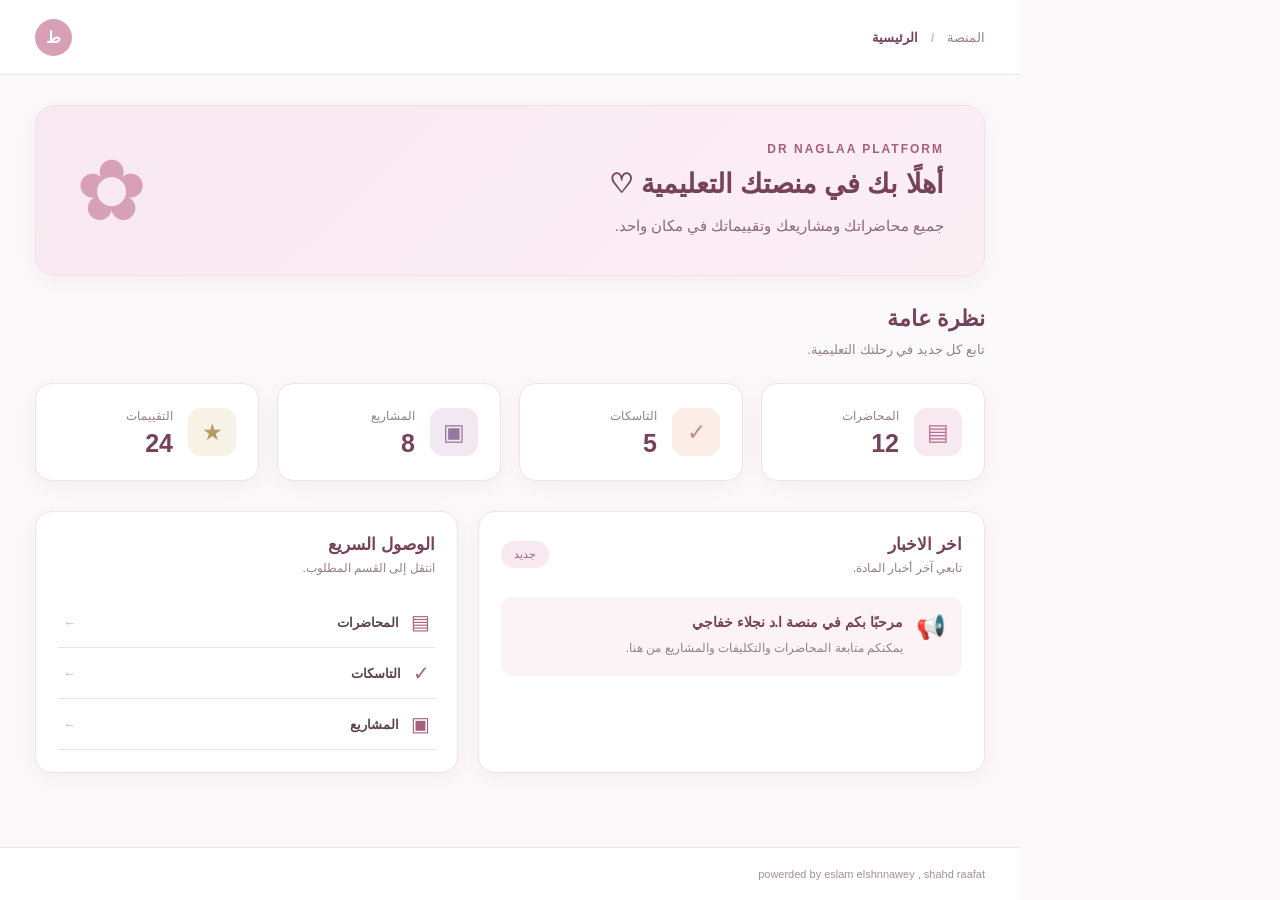
==== index.html @ 879754ef "start" ====
<!DOCTYPE html>
<html lang="ar" dir="rtl">
<head>
  <meta charset="UTF-8">
  <meta name="viewport" content="width=device-width, initial-scale=1.0">
  <title>الرئيسية | Dr Naglaa Platform</title>
  <link rel="stylesheet" href="style.css">
</head>
<body>

<div class="app-shell">
  <div class="mobile-overlay" id="mobileOverlay"></div>

  <main class="main-area">
    <header class="topbar">
      <button class="menu-toggle" id="menuToggle">☰</button>
      <div class="breadcrumb">
        المنصة <b>/</b>
        <strong id="currentPageName">الرئيسية</strong>
      </div>
      <div class="topbar-actions">
        <div class="top-avatar">ط</div>
      </div>
    </header>

    <div class="page-content">
      <section class="welcome-banner">
        <div>
          <span class="eyebrow">DR NAGLAA PLATFORM</span>
          <h2>أهلًا بك في منصتك التعليمية ♡</h2>
          <p>جميع محاضراتك ومشاريعك وتقييماتك في مكان واحد.</p>
        </div>
        <div class="banner-decoration">✿</div>
      </section>

      <div class="section-heading">
        <div>
          <h2>نظرة عامة</h2>
          <p>تابع كل جديد في رحلتك التعليمية.</p>
        </div>
      </div>

      <div class="stats-grid">
        <div class="stat-card">
          <div class="stat-icon pink">▤</div>
          <div><small>المحاضرات</small><h2>12</h2></div>
        </div>
        <div class="stat-card">
          <div class="stat-icon peach">✓</div>
          <div><small>التاسكات</small><h2>5</h2></div>
        </div>
        <div class="stat-card">
          <div class="stat-icon mauve">▣</div>
          <div><small>المشاريع</small><h2>8</h2></div>
        </div>
        <div class="stat-card">
          <div class="stat-icon cream">★</div>
          <div><small>التقييمات</small><h2>24</h2></div>
        </div>
      </div>

      <div class="home-columns">
        <div class="panel">
          <div class="panel-heading">
            <div>
              <h3>اخر الاخبار</h3>
              <p>تابعي آخر أخبار المادة.</p>
            </div>
            <span class="soft-tag">جديد</span>
          </div>
          <div class="announcement">
            <div class="announcement-icon">📢</div>
            <div>
              <strong>مرحبًا بكم في منصة ا.د نجلاء خفاجي </strong>
              <p>يمكنكم متابعة المحاضرات والتكليفات والمشاريع من هنا.</p>
            </div>
          </div>
        </div>

        <div class="panel">
          <div class="panel-heading">
            <div>
              <h3>الوصول السريع</h3>
              <p>انتقل إلى القسم المطلوب.</p>
            </div>
          </div>
          <a class="quick-link" href="lectures.html"><span>▤</span><b>المحاضرات</b><i>←</i></a>
          <a class="quick-link" href="assignments.html"><span>✓</span><b>التاسكات</b><i>←</i></a>
          <a class="quick-link" href="projects.html"><span>▣</span><b>المشاريع</b><i>←</i></a>
        </div>
      </div>
    </div>
    <footer>
    powerded by eslam elshnnawey , shahd raafat
    </footer>
  </main>
</div>

<script src="script.js"></script>
</body>
</html>
---- style.css ----
:root {
    --pink: #D8A0B5;
    --pink-light: #F8E8EF;
    --pink-soft: #FCF3F6;
    --pink-dark: #A65F7C;
    --burgundy: #754259;
    --text: #59434D;
    --muted: #967F89;
    --white: #FFFFFF;
    --border: #F0E1E8;
    --shadow: 0 5px 20px rgba(130, 75, 100, 0.07);
}

* {
    margin: 0;
    padding: 0;
    box-sizing: border-box;
}

body {
    font-family: "Segoe UI", Tahoma, Arial, sans-serif;
    background: #FCF9FA;
    color: var(--text);
    direction: rtl;
}

a {
    text-decoration: none;
    color: inherit;
}

button {
    font-family: inherit;
    cursor: pointer;
}

/* APP LAYOUT */

.app-shell {
    display: flex;
    min-height: 100vh;
}

/* SIDEBAR */

.sidebar {
    width: 260px;
    min-width: 260px;
    background: var(--white);
    border-left: 1px solid var(--border);
    padding: 25px 18px;
    display: flex;
    flex-direction: column;
    position: fixed;
    right: 0;
    top: 0;
    bottom: 0;
    z-index: 1000;
    overflow-y: auto;
    transition: transform 0.3s ease;
}

.brand {
    display: flex;
    align-items: center;
    gap: 12px;
    padding: 5px 8px 25px;
    border-bottom: 1px solid var(--border);
}

.brand-mark {
    width: 43px;
    height: 43px;
    background: var(--pink-light);
    color: var(--pink-dark);
    border-radius: 13px;
    display: grid;
    place-items: center;
    font-size: 23px;
    font-weight: bold;
}

.brand h1 {
    color: var(--burgundy);
    font-size: 18px;
}

.brand p {
    color: var(--muted);
    font-size: 11px;
    margin-top: 4px;
}

.profile-mini {
    display: flex;
    align-items: center;
    gap: 12px;
    background: var(--pink-soft);
    padding: 14px;
    border-radius: 14px;
    margin: 22px 0;
}

.avatar,
.top-avatar {
    width: 40px;
    height: 40px;
    background: var(--pink);
    color: white;
    border-radius: 50%;
    display: grid;
    place-items: center;
    font-weight: bold;
}

.profile-mini strong,
.profile-mini span {
    display: block;
    font-size: 12px;
}

.profile-mini span {
    color: var(--muted);
    margin-top: 5px;
}

.menu-caption {
    font-size: 11px;
    color: #B69BA7;
    margin: 5px 10px 12px;
}

.nav-menu {
    display: flex;
    flex-direction: column;
    gap: 7px;
}

.nav-link {
    display: flex;
    align-items: center;
    gap: 13px;
    padding: 13px 14px;
    border-radius: 11px;
    color: #826D77;
    font-size: 14px;
    transition: 0.25s ease;
}

.nav-link span {
    font-size: 19px;
    width: 22px;
    text-align: center;
}

.nav-link:hover,
.nav-link.active {
    background: var(--pink-light);
    color: var(--pink-dark);
}

.nav-link.active {
    font-weight: bold;
    border-right: 3px solid var(--pink-dark);
}

.sidebar-bottom {
    margin-top: auto;
    padding-top: 25px;
}

.help-card {
    background: var(--pink-soft);
    padding: 17px;
    border-radius: 14px;
    text-align: center;
}

.help-icon {
    font-size: 24px;
    color: var(--pink-dark);
    margin-bottom: 8px;
}

.help-card strong {
    font-size: 13px;
    color: var(--burgundy);
}

.help-card p {
    font-size: 11px;
    color: var(--muted);
    line-height: 1.8;
    margin-top: 7px;
}

/* MAIN AREA */

.main-area {
    flex: 1;
    min-width: 0;
    margin-right: 260px;
    display: flex;
    flex-direction: column;
    min-height: 100vh;
}

/* TOPBAR */

.topbar {
    height: 75px;
    background: white;
    border-bottom: 1px solid var(--border);
    display: flex;
    align-items: center;
    justify-content: space-between;
    padding: 0 35px;
    position: sticky;
    top: 0;
    z-index: 100;
}

.breadcrumb {
    color: var(--muted);
    font-size: 13px;
}

.breadcrumb b {
    margin: 0 9px;
    color: #D7B9C7;
}

.breadcrumb strong {
    color: var(--burgundy);
}

.topbar-actions {
    display: flex;
    align-items: center;
    gap: 15px;
}

.icon-button {
    border: none;
    background: var(--pink-soft);
    color: var(--pink-dark);
    width: 38px;
    height: 38px;
    border-radius: 50%;
    font-size: 19px;
}

.top-avatar {
    width: 37px;
    height: 37px;
}

.menu-toggle {
    display: none;
    border: none;
    background: var(--pink-light);
    color: var(--pink-dark);
    width: 40px;
    height: 40px;
    border-radius: 10px;
    font-size: 21px;
}

.mobile-overlay {
    display: none;
}

/* PAGE CONTENT */

.page-content {
    width: 100%;
    max-width: 1500px;
    padding: 30px 35px;
    margin: 0 auto;
    flex: 1;
}

/* WELCOME BANNER */

.welcome-banner {
    background: linear-gradient(135deg, #F8E8F1, #FCEFF4);
    padding: 35px 40px;
    border-radius: 20px;
    display: flex;
    align-items: center;
    justify-content: space-between;
    margin-bottom: 30px;
    position: relative;
    overflow: hidden;
    border: 1px solid var(--border);
    box-shadow: var(--shadow);
}

.welcome-banner .eyebrow {
    color: var(--pink-dark);
    font-size: 12px;
    font-weight: bold;
    letter-spacing: 2px;
    display: block;
    margin-bottom: 12px;
}

.welcome-banner h2 {
    color: var(--burgundy);
    font-size: 27px;
    margin-bottom: 12px;
}

.welcome-banner p {
    color: #8C6878;
    font-size: 15px;
    line-height: 1.8;
}

.banner-decoration {
    font-size: 85px;
    color: var(--pink);
    animation: flowerFloat 3s ease-in-out infinite;
}

@keyframes flowerFloat {
    0%, 100% {
        transform: translateY(0);
    }
    50% {
        transform: translateY(-8px);
    }
}

/* SECTION HEADING */

.section-heading {
    display: flex;
    align-items: center;
    justify-content: space-between;
    gap: 15px;
    margin-bottom: 22px;
}

.section-heading h2 {
    font-size: 22px;
    color: var(--burgundy);
    margin-bottom: 7px;
}

.section-heading p {
    font-size: 13px;
    color: var(--muted);
    line-height: 1.7;
}

/* STATS */

.stats-grid {
    display: grid;
    grid-template-columns: repeat(4, 1fr);
    gap: 18px;
    margin-bottom: 30px;
}

.stat-card {
    background: white;
    border: 1px solid var(--border);
    border-radius: 16px;
    padding: 22px;
    display: flex;
    align-items: center;
    gap: 15px;
    box-shadow: var(--shadow);
    transition: 0.3s;
}

.stat-card:hover {
    transform: translateY(-4px);
}

.stat-icon {
    width: 48px;
    height: 48px;
    border-radius: 13px;
    display: grid;
    place-items: center;
    font-size: 23px;
}

.pink { background: #F8E8EF; color: #B76F90; }
.peach { background: #FCEDE6; color: #C58C78; }
.mauve { background: #F1E8F2; color: #98759E; }
.cream { background: #F8F1E5; color: #B69A67; }

.stat-card small {
    color: var(--muted);
    font-size: 12px;
}

.stat-card h2 {
    color: var(--burgundy);
    font-size: 25px;
    margin-top: 5px;
}

/* HOME COLUMNS */

.home-columns {
    display: grid;
    grid-template-columns: 1.2fr 1fr;
    gap: 20px;
}

.panel,
.item-card,
.profile-card {
    background: white;
    border: 1px solid var(--border);
    border-radius: 16px;
    padding: 22px;
    box-shadow: var(--shadow);
}

.panel-heading {
    display: flex;
    justify-content: space-between;
    align-items: center;
    margin-bottom: 22px;
}

.panel-heading h3 {
    color: var(--burgundy);
    font-size: 17px;
}

.panel-heading p {
    color: var(--muted);
    font-size: 12px;
    margin-top: 6px;
}

.soft-tag {
    background: var(--pink-light);
    color: var(--pink-dark);
    padding: 7px 13px;
    border-radius: 20px;
    font-size: 11px;
}

.announcement {
    display: flex;
    gap: 13px;
    background: var(--pink-soft);
    padding: 16px;
    border-radius: 12px;
}

.announcement-icon {
    font-size: 24px;
}

.announcement strong {
    color: var(--burgundy);
    font-size: 14px;
}

.announcement p {
    color: var(--muted);
    font-size: 12px;
    line-height: 1.8;
    margin-top: 7px;
}

.quick-link {
    display: flex;
    align-items: center;
    gap: 12px;
    padding: 13px 5px;
    border-bottom: 1px solid var(--border);
    font-size: 13px;
    transition: 0.2s;
}

.quick-link:hover {
    color: var(--pink-dark);
    padding-right: 10px;
}

.quick-link span {
    color: var(--pink-dark);
    font-size: 20px;
}

.quick-link i {
    margin-right: auto;
    font-style: normal;
    color: var(--pink);
}

/* NOTICE */

.notice {
    background: var(--pink-soft);
    border-right: 4px solid var(--pink);
    padding: 17px 20px;
    border-radius: 10px;
    color: #856B77;
    font-size: 13px;
    line-height: 1.9;
    margin-bottom: 25px;
}

/* CONTENT GRID */

.content-grid {
    display: grid;
    grid-template-columns: repeat(3, 1fr);
    gap: 20px;
}

.item-card {
    transition: 0.3s;
}

.item-card:hover {
    transform: translateY(-4px);
}

.item-card h3 {
    color: var(--burgundy);
    font-size: 17px;
    margin: 15px 0 10px;
}

.item-card p {
    color: var(--muted);
    font-size: 13px;
    line-height: 1.8;
    margin-bottom: 13px;
}

.file-badge {
    width: 48px;
    height: 48px;
    border-radius: 12px;
    display: grid;
    place-items: center;
    font-weight: bold;
    font-size: 13px;
}

.file-badge.pdf {
    background: #FCE9EC;
    color: #C47A8A;
}

.file-badge.ppt {
    background: #F9EEE5;
    color: #C38C64;
}

.file-badge.video {
    background: #F0E8F4;
    color: #9674A4;
}

.item-meta {
    display: block;
    color: #B09BA5;
    font-size: 11px;
    margin-bottom: 18px;
}

/* BUTTONS */

.outline-button,
.primary-button {
    padding: 10px 17px;
    border-radius: 9px;
    font-size: 12px;
    transition: 0.25s;
}

.outline-button {
    background: white;
    border: 1px solid var(--pink);
    color: var(--pink-dark);
}

.outline-button:hover:not(:disabled) {
    background: var(--pink-light);
}

.primary-button {
    background: var(--pink-dark);
    border: 1px solid var(--pink-dark);
    color: white;
}

.primary-button:hover {
    background: var(--burgundy);
}

button:disabled {
    opacity: 0.55;
    cursor: not-allowed;
}

/* STATUS */

.status {
    display: inline-block;
    padding: 7px 12px;
    border-radius: 20px;
    font-size: 11px;
}

.status.pending {
    background: #FFF3E3;
    color: #B58B54;
}

.status.open {
    background: #EAF5EE;
    color: #689879;
}

/* EMPTY STATE */

.empty-state {
    background: white;
    border: 1px dashed #E8C9D7;
    border-radius: 17px;
    text-align: center;
    padding: 60px 20px;
}

.empty-state > div {
    font-size: 48px;
    color: var(--pink);
    margin-bottom: 15px;
}

.empty-state h3 {
    color: var(--burgundy);
    font-size: 18px;
    margin-bottom: 10px;
}

.empty-state p {
    color: var(--muted);
    font-size: 13px;
}

/* PROFILE */

.profile-card {
    display: flex;
    align-items: center;
    gap: 25px;
    margin-bottom: 25px;
}

.large-avatar {
    width: 85px;
    height: 85px;
    border-radius: 50%;
    background: var(--pink-light);
    color: var(--pink-dark);
    display: grid;
    place-items: center;
    font-size: 35px;
}

.profile-card h3 {
    color: var(--burgundy);
    margin-bottom: 10px;
}

.profile-card p {
    color: var(--muted);
    font-size: 13px;
    margin-top: 7px;
}

/* FOOTER */

footer {
    display: flex;
    justify-content: space-between;
    padding: 20px 35px;
    border-top: 1px solid var(--border);
    background: white;
    color: #A68F9B;
    font-size: 11px;
}

/* RESPONSIVE */

@media (max-width: 1100px) {
    .stats-grid {
        grid-template-columns: repeat(2, 1fr);
    }

    .content-grid {
        grid-template-columns: repeat(2, 1fr);
    }
}

@media (max-width: 768px) {

    .sidebar {
        transform: translateX(100%);
        width: 270px;
        min-width: 270px;
    }

    .sidebar.open {
        transform: translateX(0);
    }

    .main-area {
        margin-right: 0;
        width: 100%;
    }

    .topbar {
        height: 65px;
        padding: 0 15px;
        gap: 12px;
    }

    .menu-toggle {
        display: block;
    }

    .breadcrumb {
        font-size: 11px;
        flex: 1;
    }

    .mobile-overlay.show {
        display: block;
        position: fixed;
        inset: 0;
        background: rgba(50, 30, 40, 0.35);
        z-index: 900;
    }

    .page-content {
        padding: 20px 15px;
    }

    .welcome-banner {
        padding: 25px 20px;
    }

    .welcome-banner h2 {
        font-size: 21px;
    }

    .welcome-banner p {
        font-size: 12px;
    }

    .banner-decoration {
        font-size: 55px;
    }

    .home-columns {
        grid-template-columns: 1fr;
    }

    .content-grid {
        grid-template-columns: 1fr;
    }

    .stats-grid {
        gap: 10px;
    }

    .stat-card {
        padding: 15px 10px;
        gap: 9px;
    }

    .stat-icon {
        width: 38px;
        height: 38px;
        font-size: 18px;
    }

    .stat-card h2 {
        font-size: 21px;
    }

    .section-heading h2 {
        font-size: 19px;
    }

    footer {
        padding: 17px 15px;
        font-size: 10px;
    }
}

@media (max-width: 380px) {
    .welcome-banner h2 {
        font-size: 18px;
    }

    .banner-decoration {
        font-size: 40px;
    }

    .stat-card {
        flex-direction: column;
        align-items: flex-start;
    }
}
/* إصلاح عرض الصفحة وتوزيع المساحات */

html,
body {
  width: 100%;
  min-height: 100%;
  margin: 0;
  overflow-x: hidden;
}

.app-shell {
  width: 100%;
  min-height: 100vh;
  display: flex;
}

.sidebar {
  flex: 0 0 265px;
  width: 265px;
}

.main-area {
  flex: 1 1 0;
  width: 0;
  min-width: 0;
}

.page-content {
  width: 100%;
  max-width: 1200px;
  margin: 0 auto;
}

@media (max-width: 700px) {
  .sidebar {
    flex: none;
    width: 265px;
  }

  .main-area {
    width: 100%;
  }
}

/* ===== Login Page ===== */

.login-body {
  min-height: 100vh;
  display: flex;
  justify-content: center;
  align-items: center;
  padding: 30px 15px;
  background:
    radial-gradient(circle at top right, #f8e9ed, transparent 35%),
    radial-gradient(circle at bottom left, #f5e8e4, transparent 35%),
    #fbf7f6;
}

.login-container {
  width: 100%;
  max-width: 440px;
  background: #fff;
  border: 1px solid var(--border);
  border-radius: 25px;
  padding: 35px;
  text-align: center;
  position: relative;
  overflow: hidden;
  box-shadow: 0 15px 45px rgba(112, 75, 89, .09);
}

.login-decoration {
  position: absolute;
  top: 5px;
  left: 15px;
  font-size: 65px;
  color: #f8e9ed;
}

.login-logo {
  width: 58px;
  height: 58px;
  margin: 0 auto 15px;
  display: grid;
  place-items: center;
  border-radius: 19px;
  background: linear-gradient(135deg, var(--burgundy), var(--pink-500));
  color: white;
  font-size: 28px;
  font-weight: 800;
}

.login-eyebrow {
  color: var(--pink-500);
  font-size: 10px;
  font-weight: 800;
  letter-spacing: 2px;
}

.login-container h1 {
  color: var(--burgundy);
  font-size: 25px;
  margin: 12px 0 5px;
}

.login-subtitle {
  color: var(--muted);
  font-size: 12px;
  margin: 0 0 28px;
}

.form-label {
  display: block;
  text-align: right;
  color: var(--burgundy);
  font-size: 12px;
  font-weight: 700;
  margin: 17px 0 8px;
}

.role-options {
  display: grid;
  grid-template-columns: 1fr 1fr;
  gap: 10px;
}

.role-option {
  cursor: pointer;
}

.role-option input {
  position: absolute;
  opacity: 0;
}

.role-option span {
  display: block;
  padding: 13px 8px;
  border: 1px solid var(--border);
  border-radius: 12px;
  color: var(--text);
  background: #fff;
  font-size: 13px;
  transition: .2s;
}

.role-option input:checked + span {
  background: var(--pink-100);
  border-color: var(--pink-300);
  color: var(--burgundy);
  font-weight: 700;
}

.login-input {
  width: 100%;
  height: 47px;
  border: 1px solid var(--border);
  border-radius: 11px;
  outline: none;
  padding: 0 13px;
  font-family: inherit;
  font-size: 12px;
  color: var(--text);
  background: #fffdfd;
}

.login-input:focus {
  border-color: var(--pink-500);
  box-shadow: 0 0 0 3px rgba(189, 130, 149, .10);
}

.login-options {
  display: flex;
  justify-content: space-between;
  align-items: center;
  gap: 8px;
  margin: 15px 0 20px;
  font-size: 10px;
  color: var(--muted);
}

.login-options a,
.signup-text a {
  color: var(--pink-500);
  text-decoration: none;
  font-weight: 700;
}

.login-button {
  width: 100%;
  padding: 13px;
  border: 0;
  border-radius: 12px;
  background: var(--burgundy);
  color: white;
  font-family: inherit;
  font-size: 13px;
  font-weight: 700;
  cursor: pointer;
  transition: .2s;
}

.login-button:hover {
  background: var(--pink-500);
  transform: translateY(-2px);
}

.login-message {
  color: var(--burgundy);
  font-size: 11px;
  line-height: 1.8;
}

.login-divider {
  height: 1px;
  background: var(--border);
  margin: 23px 0 17px;
}

.signup-text {
  color: var(--muted);
  font-size: 11px;
}

.back-home {
  display: inline-block;
  margin-top: 13px;
  color: var(--burgundy);
  font-size: 11px;
  text-decoration: none;
}

.login-footer {
  color: #b7a6ad;
  font-size: 9px;
  margin-top: 27px;
}

@media (max-width: 480px) {
  .login-container {
    padding: 28px 20px;
  }
}
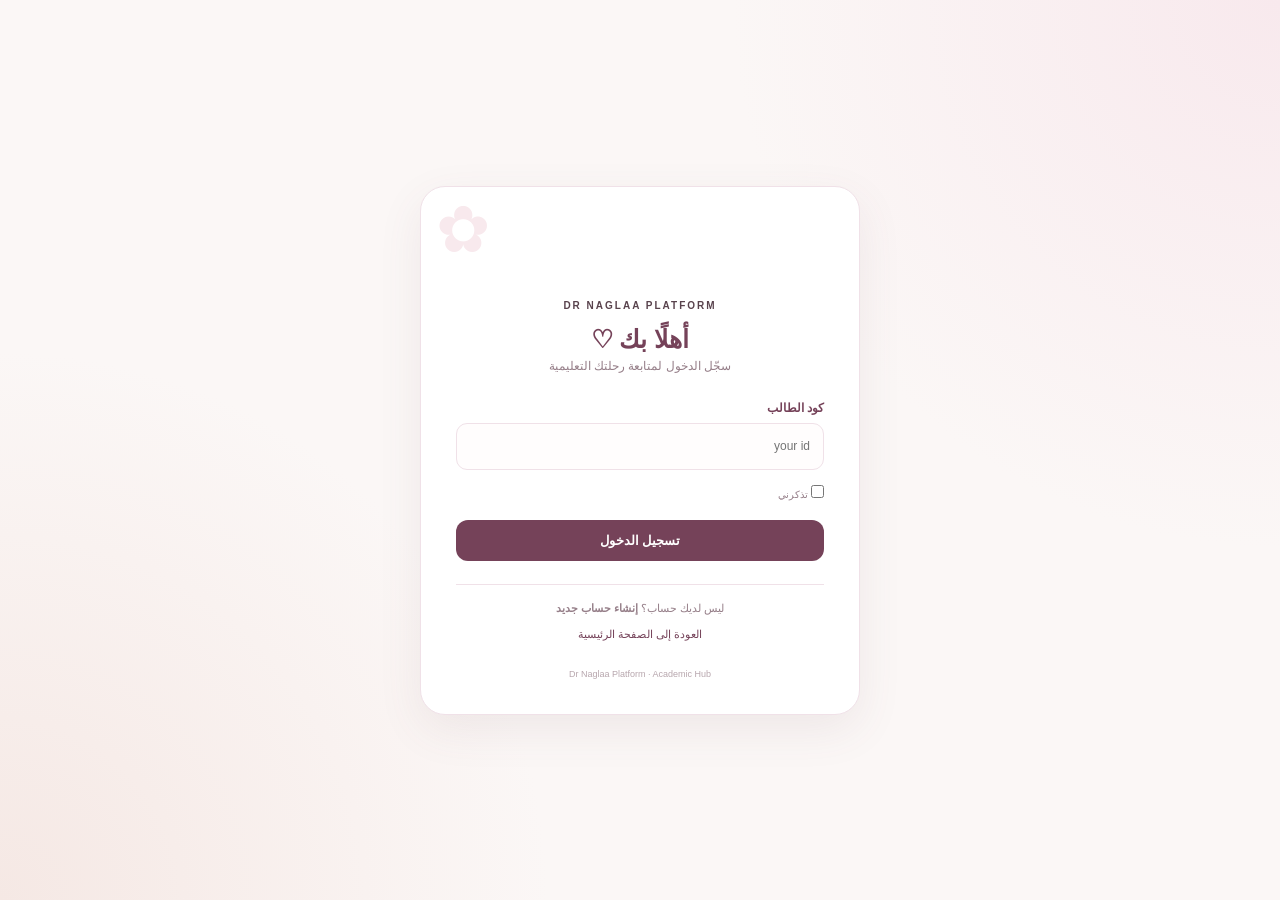
==== commit c1debf43: "start" ====
--- a/index.html
+++ b/index.html
@@ -3,99 +3,64 @@
 <head>
   <meta charset="UTF-8">
   <meta name="viewport" content="width=device-width, initial-scale=1.0">
-  <title>الرئيسية | Dr Naglaa Platform</title>
+  <title>تسجيل الدخول | Dr Naglaa Platform</title>
   <link rel="stylesheet" href="style.css">
 </head>
-<body>
 
-<div class="app-shell">
-  <div class="mobile-overlay" id="mobileOverlay"></div>
+<body class="login-body">
 
-  <main class="main-area">
-    <header class="topbar">
-      <button class="menu-toggle" id="menuToggle">☰</button>
-      <div class="breadcrumb">
-        المنصة <b>/</b>
-        <strong id="currentPageName">الرئيسية</strong>
-      </div>
-      <div class="topbar-actions">
-        <div class="top-avatar">ط</div>
-      </div>
-    </header>
+  <main class="login-container">
 
-    <div class="page-content">
-      <section class="welcome-banner">
-        <div>
-          <span class="eyebrow">DR NAGLAA PLATFORM</span>
-          <h2>أهلًا بك في منصتك التعليمية ♡</h2>
-          <p>جميع محاضراتك ومشاريعك وتقييماتك في مكان واحد.</p>
-        </div>
-        <div class="banner-decoration">✿</div>
-      </section>
+    <div class="login-decoration">✿</div>
 
-      <div class="section-heading">
-        <div>
-          <h2>نظرة عامة</h2>
-          <p>تابع كل جديد في رحلتك التعليمية.</p>
-        </div>
+    <div class="login-logo">N</div>
+
+    <span class="login-eyebrow">DR NAGLAA PLATFORM</span>
+
+    <h1>أهلًا بك ♡</h1>
+    <p class="login-subtitle">سجّل الدخول لمتابعة رحلتك التعليمية</p>
+
+    <form id="loginForm">
+
+      <label class="form-label" for="number">كود الطالب</label>
+      <input
+        class="login-input"
+        type="number"
+        id="number"
+        placeholder="your id"
+        required
+      >
+
+      <div class="login-options">
+        <label>
+          <input type="checkbox" id="remember">
+          تذكرني
+        </label>
       </div>
 
-      <div class="stats-grid">
-        <div class="stat-card">
-          <div class="stat-icon pink">▤</div>
-          <div><small>المحاضرات</small><h2>12</h2></div>
-        </div>
-        <div class="stat-card">
-          <div class="stat-icon peach">✓</div>
-          <div><small>التاسكات</small><h2>5</h2></div>
-        </div>
-        <div class="stat-card">
-          <div class="stat-icon mauve">▣</div>
-          <div><small>المشاريع</small><h2>8</h2></div>
-        </div>
-        <div class="stat-card">
-          <div class="stat-icon cream">★</div>
-          <div><small>التقييمات</small><h2>24</h2></div>
-        </div>
-      </div>
+      <button type="submit" class="login-button">
+        تسجيل الدخول
+      </button>
 
-      <div class="home-columns">
-        <div class="panel">
-          <div class="panel-heading">
-            <div>
-              <h3>اخر الاخبار</h3>
-              <p>تابعي آخر أخبار المادة.</p>
-            </div>
-            <span class="soft-tag">جديد</span>
-          </div>
-          <div class="announcement">
-            <div class="announcement-icon">📢</div>
-            <div>
-              <strong>مرحبًا بكم في منصة ا.د نجلاء خفاجي </strong>
-              <p>يمكنكم متابعة المحاضرات والتكليفات والمشاريع من هنا.</p>
-            </div>
-          </div>
-        </div>
+      <p class="login-message" id="loginMessage"></p>
 
-        <div class="panel">
-          <div class="panel-heading">
-            <div>
-              <h3>الوصول السريع</h3>
-              <p>انتقل إلى القسم المطلوب.</p>
-            </div>
-          </div>
-          <a class="quick-link" href="lectures.html"><span>▤</span><b>المحاضرات</b><i>←</i></a>
-          <a class="quick-link" href="assignments.html"><span>✓</span><b>التاسكات</b><i>←</i></a>
-          <a class="quick-link" href="projects.html"><span>▣</span><b>المشاريع</b><i>←</i></a>
-        </div>
-      </div>
+    </form>
+
+    <div class="login-divider"></div>
+
+    <p class="signup-text">
+      ليس لديك حساب؟
+      <a href="#" id="signupLink">إنشاء حساب جديد</a>
+    </p>
+
+    <a href="index.html" class="back-home">العودة إلى الصفحة الرئيسية</a>
+
+    <div class="login-footer">
+      Dr Naglaa Platform · Academic Hub
     </div>
-    <footer>
-    powerded by eslam elshnnawey , shahd raafat
-    </footer>
+
   </main>
-</div>
 
-<script src="script.js"></script>
+  <script src="login.js"></script>
 </body>
-</html>+</html>
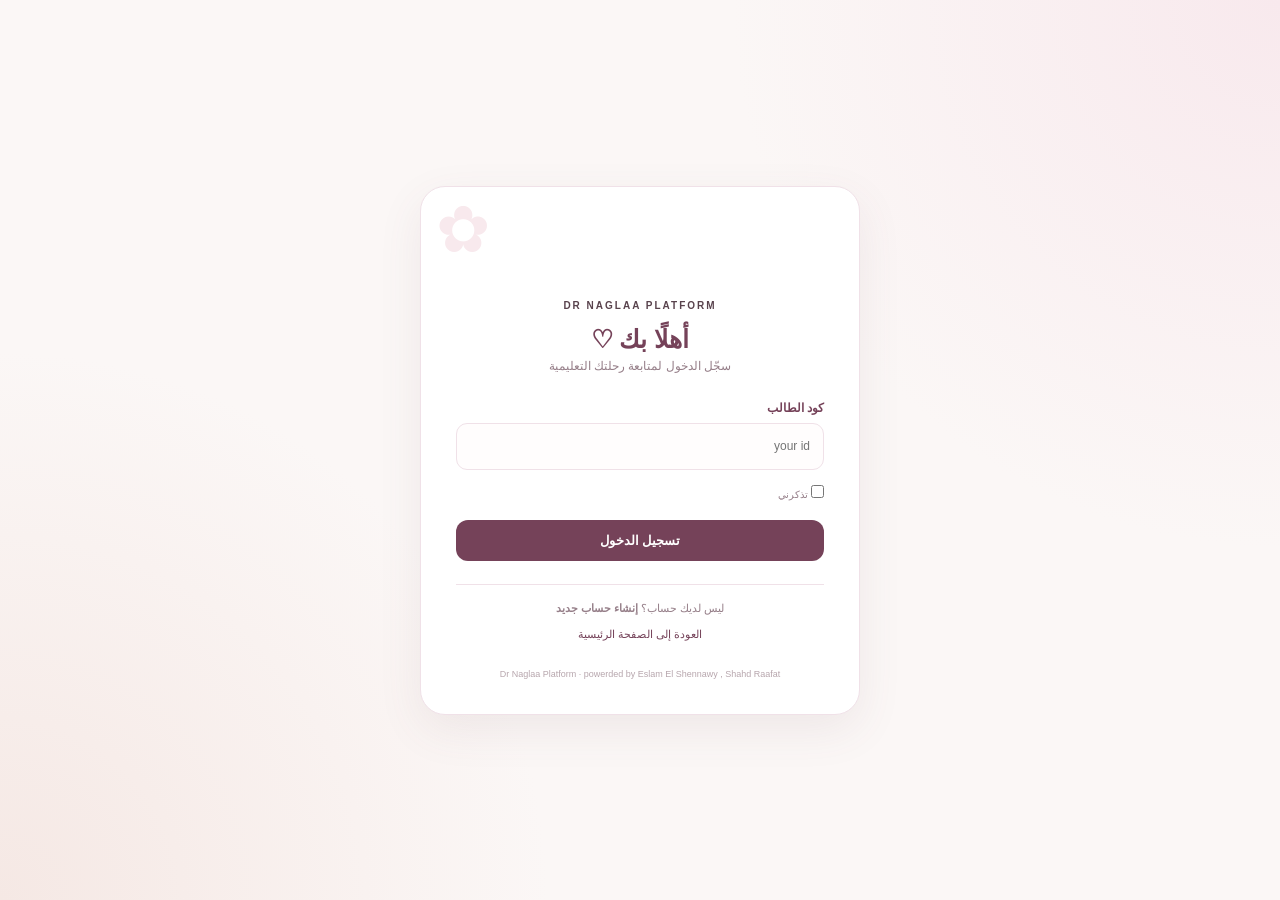
==== commit e31029fb: "THIRD" ====
--- a/index.html
+++ b/index.html
@@ -53,10 +53,10 @@
       <a href="#" id="signupLink">إنشاء حساب جديد</a>
     </p>
 
-    <a href="index.html" class="back-home">العودة إلى الصفحة الرئيسية</a>
+    <a href="home.html" class="back-home">العودة إلى الصفحة الرئيسية</a>
 
     <div class="login-footer">
-      Dr Naglaa Platform · Academic Hub
+      Dr Naglaa Platform · powerded by Eslam El Shennawy , Shahd Raafat
     </div>
 
   </main>
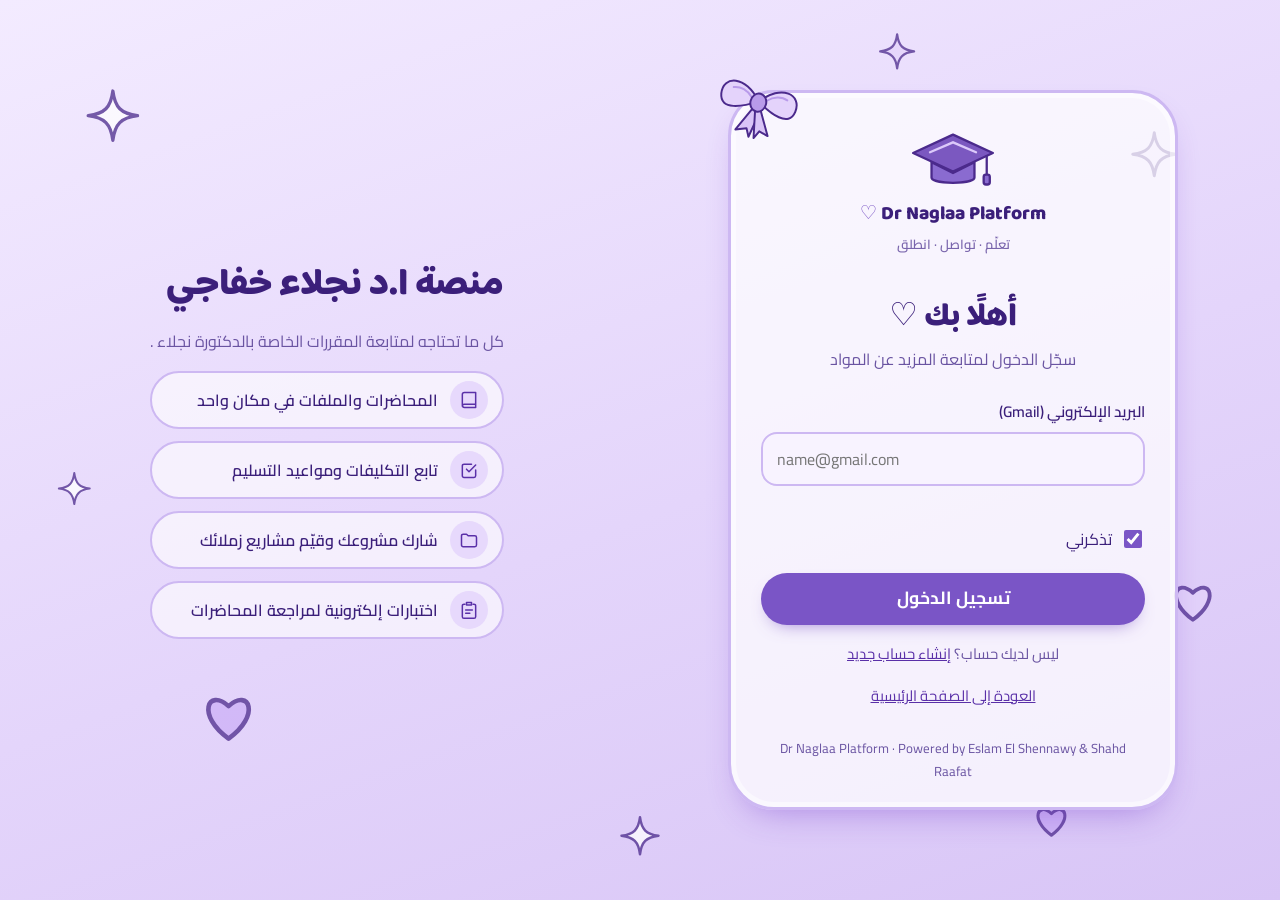
==== commit 1d33ccbb: "fourth" ====
--- a/index.html
+++ b/index.html
@@ -1,66 +1,59 @@
-<!DOCTYPE html>
+<!doctype html>
 <html lang="ar" dir="rtl">
 <head>
-  <meta charset="UTF-8">
-  <meta name="viewport" content="width=device-width, initial-scale=1.0">
-  <title>تسجيل الدخول | Dr Naglaa Platform</title>
-  <link rel="stylesheet" href="style.css">
+<meta charset="utf-8">
+<meta name="viewport" content="width=device-width, initial-scale=1">
+<meta name="theme-color" content="#d8c5f6">
+<meta name="description" content="منصة أ.د نجلاء خفاجي التعليمية: للمحاضرات والتكليفات والمشاريع والاختبارات .">
+<title>تسجيل الدخول | Dr Naglaa Platform</title>
+<script>try{var t=localStorage.getItem("dn_theme");if(t==="dark"||t==="light")document.documentElement.setAttribute("data-theme",t)}catch(e){}</script>
+<link rel="preconnect" href="https://fonts.googleapis.com">
+<link rel="preconnect" href="https://fonts.gstatic.com" crossorigin>
+<link rel="stylesheet" href="https://fonts.googleapis.com/css2?family=Baloo+Bhaijaan+2:wght@600;700;800&family=Cairo:wght@400;500;600;700&display=swap">
+<link rel="stylesheet" href="style.css">
+<script src="script.js" defer></script>
 </head>
-
-<body class="login-body">
-
-  <main class="login-container">
-
-    <div class="login-decoration">✿</div>
-
-    <div class="login-logo">N</div>
-
-    <span class="login-eyebrow">DR NAGLAA PLATFORM</span>
-
-    <h1>أهلًا بك ♡</h1>
-    <p class="login-subtitle">سجّل الدخول لمتابعة رحلتك التعليمية</p>
-
-    <form id="loginForm">
-
-      <label class="form-label" for="number">كود الطالب</label>
-      <input
-        class="login-input"
-        type="number"
-        id="number"
-        placeholder="your id"
-        required
-      >
-
-      <div class="login-options">
-        <label>
-          <input type="checkbox" id="remember">
-          تذكرني
-        </label>
-      </div>
-
-      <button type="submit" class="login-button">
-        تسجيل الدخول
-      </button>
-
-      <p class="login-message" id="loginMessage"></p>
-
-    </form>
-
-    <div class="login-divider"></div>
-
-    <p class="signup-text">
-      ليس لديك حساب؟
-      <a href="#" id="signupLink">إنشاء حساب جديد</a>
-    </p>
-
-    <a href="home.html" class="back-home">العودة إلى الصفحة الرئيسية</a>
-
-    <div class="login-footer">
-      Dr Naglaa Platform · powerded by Eslam El Shennawy , Shahd Raafat
+<body data-page="login">
+<svg width="0" height="0" style="position:absolute" aria-hidden="true" focusable="false"><symbol id="i-home" viewBox="0 0 24 24" fill="none" stroke="currentColor" stroke-width="1.8" stroke-linecap="round" stroke-linejoin="round"><path d="M3 11l9-8 9 8v10a1 1 0 0 1-1 1h-5v-7H9v7H4a1 1 0 0 1-1-1z"/></symbol><symbol id="i-book" viewBox="0 0 24 24" fill="none" stroke="currentColor" stroke-width="1.8" stroke-linecap="round" stroke-linejoin="round"><path d="M4 19.5A2.5 2.5 0 0 1 6.5 17H20V3H6.5A2.5 2.5 0 0 0 4 5.5z M20 17v4H6.5A2.5 2.5 0 0 1 4 18.5"/></symbol><symbol id="i-check" viewBox="0 0 24 24" fill="none" stroke="currentColor" stroke-width="1.8" stroke-linecap="round" stroke-linejoin="round"><path d="M9 11l3 3 8-8 M20 12v7a2 2 0 0 1-2 2H6a2 2 0 0 1-2-2V7a2 2 0 0 1 2-2h9"/></symbol><symbol id="i-folder" viewBox="0 0 24 24" fill="none" stroke="currentColor" stroke-width="1.8" stroke-linecap="round" stroke-linejoin="round"><path d="M3 7a2 2 0 0 1 2-2h4l2 2h8a2 2 0 0 1 2 2v9a2 2 0 0 1-2 2H5a2 2 0 0 1-2-2z"/></symbol><symbol id="i-clipboard" viewBox="0 0 24 24" fill="none" stroke="currentColor" stroke-width="1.8" stroke-linecap="round" stroke-linejoin="round"><path d="M9 3h6v3H9z M7 5H6a2 2 0 0 0-2 2v13a2 2 0 0 0 2 2h12a2 2 0 0 0 2-2V7a2 2 0 0 0-2-2h-1 M8 12h8 M8 16h5"/></symbol><symbol id="i-star" viewBox="0 0 24 24" fill="none" stroke="currentColor" stroke-width="1.8" stroke-linecap="round" stroke-linejoin="round"><path d="M12 3l2.7 5.6 6.1.9-4.4 4.3 1 6.1L12 17l-5.4 2.9 1-6.1L3.2 9.5l6.1-.9z"/></symbol><symbol id="i-user" viewBox="0 0 24 24" fill="none" stroke="currentColor" stroke-width="1.8" stroke-linecap="round" stroke-linejoin="round"><path d="M20 21v-1a5 5 0 0 0-5-5H9a5 5 0 0 0-5 5v1 M12 11a4 4 0 1 0 0-8 4 4 0 0 0 0 8"/></symbol><symbol id="i-menu" viewBox="0 0 24 24" fill="none" stroke="currentColor" stroke-width="1.8" stroke-linecap="round" stroke-linejoin="round"><path d="M4 6h16 M4 12h16 M4 18h16"/></symbol><symbol id="i-plus" viewBox="0 0 24 24" fill="none" stroke="currentColor" stroke-width="1.8" stroke-linecap="round" stroke-linejoin="round"><path d="M12 5v14 M5 12h14"/></symbol><symbol id="i-logout" viewBox="0 0 24 24" fill="none" stroke="currentColor" stroke-width="1.8" stroke-linecap="round" stroke-linejoin="round"><path d="M9 21H5a2 2 0 0 1-2-2V5a2 2 0 0 1 2-2h4 M16 17l5-5-5-5 M21 12H9"/></symbol><symbol id="i-play" viewBox="0 0 24 24" fill="none" stroke="currentColor" stroke-width="1.8" stroke-linecap="round" stroke-linejoin="round"><path d="M6 4l14 8-14 8z"/></symbol><symbol id="i-arrow" viewBox="0 0 24 24" fill="none" stroke="currentColor" stroke-width="1.8" stroke-linecap="round" stroke-linejoin="round"><path d="M19 12H5 M11 6l-6 6 6 6"/></symbol><symbol id="i-file" viewBox="0 0 24 24" fill="none" stroke="currentColor" stroke-width="1.8" stroke-linecap="round" stroke-linejoin="round"><path d="M14 3H7a2 2 0 0 0-2 2v14a2 2 0 0 0 2 2h10a2 2 0 0 0 2-2V8z M14 3v5h5 M9 13h6 M9 17h4"/></symbol><symbol id="i-slides" viewBox="0 0 24 24" fill="none" stroke="currentColor" stroke-width="1.8" stroke-linecap="round" stroke-linejoin="round"><path d="M3 4h18v12H3z M12 16v4 M8 20h8"/></symbol><symbol id="i-moon" viewBox="0 0 24 24" fill="none" stroke="currentColor" stroke-width="1.8" stroke-linecap="round" stroke-linejoin="round"><path d="M21 12.8A9 9 0 1 1 11.2 3a7 7 0 0 0 9.8 9.8z"/></symbol><symbol id="i-sun" viewBox="0 0 24 24" fill="none" stroke="currentColor" stroke-width="1.8" stroke-linecap="round" stroke-linejoin="round"><path d="M12 17a5 5 0 1 0 0-10 5 5 0 0 0 0 10z M12 1v2 M12 21v2 M4.2 4.2l1.4 1.4 M18.4 18.4l1.4 1.4 M1 12h2 M21 12h2 M4.2 19.8l1.4-1.4 M18.4 5.6l1.4-1.4"/></symbol><symbol id="i-calendar" viewBox="0 0 24 24" fill="none" stroke="currentColor" stroke-width="1.8" stroke-linecap="round" stroke-linejoin="round"><path d="M5 4h14a2 2 0 0 1 2 2v14a2 2 0 0 1-2 2H5a2 2 0 0 1-2-2V6a2 2 0 0 1 2-2z M16 2v4 M8 2v4 M3 10h18"/></symbol><symbol id="i-clock" viewBox="0 0 24 24" fill="none" stroke="currentColor" stroke-width="1.8" stroke-linecap="round" stroke-linejoin="round"><path d="M12 22a10 10 0 1 0 0-20 10 10 0 0 0 0 20z M12 6v6l4 2"/></symbol><symbol id="i-upload" viewBox="0 0 24 24" fill="none" stroke="currentColor" stroke-width="1.8" stroke-linecap="round" stroke-linejoin="round"><path d="M21 15v4a2 2 0 0 1-2 2H5a2 2 0 0 1-2-2v-4 M17 8l-5-5-5 5 M12 3v12"/></symbol><symbol id="i-award" viewBox="0 0 24 24" fill="none" stroke="currentColor" stroke-width="1.8" stroke-linecap="round" stroke-linejoin="round"><path d="M12 15a7 7 0 1 0 0-14 7 7 0 0 0 0 14z M8.2 13.9L7 23l5-3 5 3-1.2-9.1"/></symbol><symbol id="i-bell" viewBox="0 0 24 24" fill="none" stroke="currentColor" stroke-width="1.8" stroke-linecap="round" stroke-linejoin="round"><path d="M18 8a6 6 0 0 0-12 0c0 7-3 9-3 9h18s-3-2-3-9 M13.7 21a2 2 0 0 1-3.4 0"/></symbol><symbol id="i-camera" viewBox="0 0 24 24" fill="none" stroke="currentColor" stroke-width="1.8" stroke-linecap="round" stroke-linejoin="round"><path d="M23 19a2 2 0 0 1-2 2H3a2 2 0 0 1-2-2V8a2 2 0 0 1 2-2h4l2-3h6l2 3h4a2 2 0 0 1 2 2z M12 17a4 4 0 1 0 0-8 4 4 0 0 0 0 8"/></symbol><symbol id="i-search" viewBox="0 0 24 24" fill="none" stroke="currentColor" stroke-width="1.8" stroke-linecap="round" stroke-linejoin="round"><circle cx="11" cy="11" r="7"/><path d="M21 21l-4.3-4.3"/></symbol><symbol id="i-bolt" viewBox="0 0 24 24" fill="none" stroke="currentColor" stroke-width="1.8" stroke-linecap="round" stroke-linejoin="round"><path d="M13 2 4 14h7l-1 8 9-12h-7z"/></symbol><symbol id="i-chevron" viewBox="0 0 24 24" fill="none" stroke="currentColor" stroke-width="1.8" stroke-linecap="round" stroke-linejoin="round"><path d="M15 6l-6 6 6 6"/></symbol></svg>
+<div class="login-page">
+  <div class="deco" data-art="deco" aria-hidden="true"></div>
+  <main class="login-main">
+    <div class="login-card">
+      <div class="bow" data-art="bow" aria-hidden="true"></div>
+      <div class="brand"><div class="brand-art" data-art="cap" aria-hidden="true"></div><div class="brand-name">Dr Naglaa Platform <span class="heart" aria-hidden="true">♡</span></div><div class="brand-sub">تعلّم · تواصل · انطلق</div></div>
+      <h1>أهلًا بك ♡</h1>
+      <p class="sub">سجّل الدخول لمتابعة المزيد عن المواد</p>
+      <div class="g-wrap" id="gBtn"></div>
+      <div class="or-line hidden" id="orLine">أو بالبريد الإلكتروني</div>
+      <form id="loginForm" novalidate>
+        <div class="field">
+          <label for="code">البريد الإلكتروني (Gmail)</label>
+          <input id="code" name="email" type="email" dir="ltr" inputmode="email" autocomplete="email" autocapitalize="off" spellcheck="false" placeholder="name@gmail.com" required aria-describedby="code-err">
+          <div class="error" id="code-err" aria-live="polite"></div>
+        </div>
+        <label class="check"><input type="checkbox" id="remember" checked> تذكرني</label>
+        <button class="btn block" type="submit">تسجيل الدخول</button>
+      </form>
+      <p class="login-links">ليس لديك حساب؟ <a href="#" id="openSignup">إنشاء حساب جديد</a></p>
+      <p class="login-links"><a href="home.html">العودة إلى الصفحة الرئيسية</a></p>
+      <p class="login-note">Dr Naglaa Platform · Powered by Eslam El Shennawy &amp; Shahd Raafat</p>
     </div>
-
   </main>
-
-  <script src="login.js"></script>
+  <aside class="login-aside" aria-label="عن المنصة">
+    <h2>منصة ا.د نجلاء خفاجي</h2>
+    <p>كل ما تحتاجه لمتابعة المقررات الخاصة بالدكتورة نجلاء .</p>
+    <ul class="feature-list"><li><span class="ico"><svg class="icon" aria-hidden="true"><use href="#i-book"/></svg></span>المحاضرات والملفات في مكان واحد</li><li><span class="ico"><svg class="icon" aria-hidden="true"><use href="#i-check"/></svg></span>تابع التكليفات ومواعيد التسليم</li><li><span class="ico"><svg class="icon" aria-hidden="true"><use href="#i-folder"/></svg></span>شارك مشروعك وقيّم مشاريع زملائك</li><li><span class="ico"><svg class="icon" aria-hidden="true"><use href="#i-clipboard"/></svg></span>اختبارات إلكترونية لمراجعة المحاضرات</li></ul>
+  </aside>
+</div>
+<dialog id="signupDialog" aria-labelledby="signupTitle">
+  <form id="signupForm" class="dialog-body" novalidate>
+    <h2 id="signupTitle">إنشاء حساب جديد</h2>
+    <div class="field"><label for="s-name">الاسم</label>
+      <input id="s-name" autocomplete="name" maxlength="60" aria-describedby="s-name-err"><div class="error" id="s-name-err" aria-live="polite"></div></div>
+    <div class="field"><label for="s-code">البريد الإلكتروني (Gmail)</label>
+      <input id="s-code" type="email" dir="ltr" inputmode="email" placeholder="name@gmail.com" autocomplete="email" autocapitalize="off" spellcheck="false" aria-describedby="s-code-err"><div class="error" id="s-code-err" aria-live="polite"></div></div>
+    <div class="dialog-actions"><button class="btn" type="submit">إنشاء الحساب</button><button class="btn ghost" type="button" id="closeSignup">إلغاء</button></div>
+  </form>
+</dialog>
 </body>
-</html>
+</html>
--- a/style.css
+++ b/style.css
@@ -1,1064 +1,724 @@
+/* Dr Naglaa Platform — design system (RTL, light + dark)
+   Layout: dark indigo sidebar + light workspace; a hero banner opens the dashboard. */
+/* Dr Naglaa Platform — design system v5: soft lavender "kawaii" (RTL, light + dark) */
 :root {
-    --pink: #D8A0B5;
-    --pink-light: #F8E8EF;
-    --pink-soft: #FCF3F6;
-    --pink-dark: #A65F7C;
-    --burgundy: #754259;
-    --text: #59434D;
-    --muted: #967F89;
-    --white: #FFFFFF;
-    --border: #F0E1E8;
-    --shadow: 0 5px 20px rgba(130, 75, 100, 0.07);
-}
-
-* {
-    margin: 0;
-    padding: 0;
-    box-sizing: border-box;
-}
-
+  --font-display: "Baloo Bhaijaan 2", "Cairo", system-ui, sans-serif;
+  --font-body: "Cairo", "IBM Plex Sans Arabic", "Segoe UI", Tahoma, sans-serif;
+
+  --bg: #eadffb;
+  --bg-grad: linear-gradient(160deg, #f3ebff 0%, #e4d5fb 55%, #d8c5f6 100%);
+  --surface: rgba(255, 255, 255, 0.62);
+  --surface-solid: #f8f3ff;
+  --surface-2: #ede2ff;
+  --inner: rgba(255, 255, 255, 0.45);
+  --ink: #3b1f7a;
+  --ink-2: #6a54a2;
+  --line: #cdb8f2;
+  --line-2: #e1d3f8;
+
+  --accent: #7a55c6;
+  --accent-ink: #ffffff;
+  --accent-hover: #6841b3;
+  --accent-soft: #e7d9fc;
+  --accent-text: #5a30a8;
+
+  --side-bg: linear-gradient(180deg, rgba(255, 255, 255, 0.6), rgba(214, 193, 247, 0.6));
+  --side-ink: #3b1f7a;
+  --side-mute: #7a66ad;
+  --side-hover: rgba(122, 85, 198, 0.12);
+  --side-active: linear-gradient(135deg, #8f6dd6, #7a55c6);
+  --hero-a: #25134d;
+  --hero-b: #7a55c6;
+  --hero-c: #b99bea;
+  --hero-bg: linear-gradient(135deg, #cdb4f5, #ecdcff 60%, #d6bff9);
+
+  --ok: #17794f;   --ok-bg: #dff3ea;
+  --warn: #8f5304; --warn-bg: #fdf0d5;
+  --info: #1d6f8a; --info-bg: #dff1f6;
+
+  --c-pdf: #c2255c;  --bg-pdf: #fde4ef;
+  --c-ppt: #cf6a14;  --bg-ppt: #ffead6;
+  --c-vid: #14808a;  --bg-vid: #d9f3f4;
+  --c-quiz: #5468d4; --bg-quiz: #e3e8fc;
+
+  --shadow-sm: 0 6px 16px -10px rgba(106, 47, 200, 0.4);
+  --shadow: 0 16px 34px -16px rgba(106, 47, 200, 0.45);
+  --radius: 18px;
+  --radius-lg: 28px;
+  --sidebar-w: 280px;
+}
+@media (prefers-color-scheme: dark) {
+  :root:not([data-theme="light"]) { --bg: #160f33; --bg-grad: linear-gradient(160deg, #1d1342, #140c2e);
+    --surface: rgba(52, 36, 104, 0.55); --surface-solid: #251b4f; --surface-2: #2f2362; --inner: rgba(255, 255, 255, 0.05);
+    --ink: #f1e8ff; --ink-2: #bba8e6; --line: #4b3b8c; --line-2: #3a2d72;
+    --accent: #a584f2; --accent-ink: #170d3a; --accent-hover: #b99bf6; --accent-soft: #3a2a78; --accent-text: #d8c6ff;
+    --side-bg: linear-gradient(180deg, rgba(42, 28, 90, 0.92), rgba(24, 15, 58, 0.96));
+    --side-ink: #f1e8ff; --side-mute: #b5a2e3; --side-hover: rgba(255, 255, 255, 0.08);
+    --side-active: linear-gradient(135deg, #8f6dd6, #6f4bc0);
+    --hero-bg: linear-gradient(135deg, #3a2480, #5a3aa8 60%, #33206f);
+    --ok: #62d6a3; --ok-bg: #15352a; --warn: #f2b65c; --warn-bg: #3a2b12; --info: #6cc4de; --info-bg: #12313c;
+    --c-pdf: #ff8fb8; --bg-pdf: #3a1530; --c-ppt: #f4a259; --bg-ppt: #3a2610;
+    --c-vid: #55c9d3; --bg-vid: #10323a; --c-quiz: #8fb0ff; --bg-quiz: #1c2a5a;
+    --shadow-sm: 0 6px 16px -10px rgba(0, 0, 0, 0.6); --shadow: 0 16px 34px -16px rgba(0, 0, 0, 0.7);
+    color-scheme: dark; }
+}
+:root[data-theme="dark"] { --bg: #160f33; --bg-grad: linear-gradient(160deg, #1d1342, #140c2e);
+    --surface: rgba(52, 36, 104, 0.55); --surface-solid: #251b4f; --surface-2: #2f2362; --inner: rgba(255, 255, 255, 0.05);
+    --ink: #f1e8ff; --ink-2: #bba8e6; --line: #4b3b8c; --line-2: #3a2d72;
+    --accent: #a584f2; --accent-ink: #170d3a; --accent-hover: #b99bf6; --accent-soft: #3a2a78; --accent-text: #d8c6ff;
+    --side-bg: linear-gradient(180deg, rgba(42, 28, 90, 0.92), rgba(24, 15, 58, 0.96));
+    --side-ink: #f1e8ff; --side-mute: #b5a2e3; --side-hover: rgba(255, 255, 255, 0.08);
+    --side-active: linear-gradient(135deg, #8f6dd6, #6f4bc0);
+    --hero-bg: linear-gradient(135deg, #3a2480, #5a3aa8 60%, #33206f);
+    --ok: #62d6a3; --ok-bg: #15352a; --warn: #f2b65c; --warn-bg: #3a2b12; --info: #6cc4de; --info-bg: #12313c;
+    --c-pdf: #ff8fb8; --bg-pdf: #3a1530; --c-ppt: #f4a259; --bg-ppt: #3a2610;
+    --c-vid: #55c9d3; --bg-vid: #10323a; --c-quiz: #8fb0ff; --bg-quiz: #1c2a5a;
+    --shadow-sm: 0 6px 16px -10px rgba(0, 0, 0, 0.6); --shadow: 0 16px 34px -16px rgba(0, 0, 0, 0.7);
+    color-scheme: dark; }
+
+* { box-sizing: border-box; }
+html { -webkit-text-size-adjust: 100%; scroll-behavior: smooth; }
 body {
-    font-family: "Segoe UI", Tahoma, Arial, sans-serif;
-    background: #FCF9FA;
-    color: var(--text);
-    direction: rtl;
-}
-
-a {
-    text-decoration: none;
-    color: inherit;
-}
-
-button {
-    font-family: inherit;
-    cursor: pointer;
-}
-
-/* APP LAYOUT */
-
-.app-shell {
-    display: flex;
-    min-height: 100vh;
-}
-
-/* SIDEBAR */
-
+  margin: 0;
+  font-family: var(--font-body);
+  background: var(--bg);
+  color: var(--ink);
+  line-height: 1.75;
+  font-size: 16px;
+}
+h1, h2, h3, p { margin: 0; }
+h1, h2, h3 { font-family: var(--font-display); line-height: 1.35; text-wrap: balance; }
+a { color: var(--accent-text); }
+button, input, textarea { font: inherit; color: inherit; }
+img, svg { max-width: 100%; }
+:focus-visible { outline: 3px solid var(--accent); outline-offset: 2px; border-radius: 8px; }
+
+.skip-link {
+  position: absolute; top: -60px; inset-inline-start: 12px; z-index: 100;
+  background: var(--accent); color: var(--accent-ink); padding: 8px 14px;
+  border-radius: 10px; text-decoration: none;
+}
+.skip-link:focus { top: 12px; }
+.icon { width: 20px; height: 20px; flex: none; }
+.sr-only {
+  position: absolute; width: 1px; height: 1px; padding: 0; margin: -1px;
+  overflow: hidden; clip: rect(0, 0, 0, 0); white-space: nowrap; border: 0;
+}
+
+/* ---------- Buttons ---------- */
+.btn {
+  display: inline-flex; align-items: center; justify-content: center; gap: 8px;
+  border: 1px solid transparent; border-radius: 12px; padding: 9px 18px; min-height: 44px;
+  font-weight: 600; cursor: pointer; text-decoration: none;
+  background: var(--accent); color: var(--accent-ink);
+  transition: background 0.15s, transform 0.15s, border-color 0.15s;
+}
+.btn:hover { background: var(--accent-hover); }
+.btn:active { transform: translateY(1px); }
+.btn.secondary { background: var(--accent-soft); color: var(--accent-text); }
+.btn.secondary:hover { background: var(--line); }
+.btn.ghost { background: transparent; color: var(--ink); border-color: var(--line); }
+.btn.ghost:hover { background: var(--surface-2); border-color: var(--accent); }
+.btn.light { background: #fff; color: #25134d; }
+.btn.light:hover { background: #f2e9ff; }
+.btn.outline-light { background: rgba(255, 255, 255, 0.1); color: #fff; border-color: rgba(255, 255, 255, 0.35); }
+.btn.outline-light:hover { background: rgba(255, 255, 255, 0.2); }
+.btn.sm { min-height: 38px; padding: 6px 14px; font-size: 0.92rem; }
+.btn.block { width: 100%; }
+.btn[disabled] { background: var(--line-2); color: var(--ink-2); border-color: var(--line); cursor: not-allowed; }
+.icon-btn {
+  width: 44px; height: 44px; display: grid; place-items: center; flex: none; cursor: pointer;
+  border: 1px solid var(--line); background: var(--surface); color: var(--ink); border-radius: 12px;
+  transition: border-color 0.15s, background 0.15s;
+}
+.icon-btn:hover { border-color: var(--accent); background: var(--surface-2); }
+
+/* ---------- Forms ---------- */
+.field { display: grid; gap: 6px; margin-bottom: 16px; }
+.field label { font-weight: 600; font-size: 0.95rem; }
+.field input, .field textarea {
+  width: 100%; min-height: 48px; padding: 11px 14px; border-radius: 12px;
+  border: 1.5px solid var(--line); background: var(--surface); color: var(--ink);
+}
+.field textarea { min-height: 100px; resize: vertical; }
+.field input:focus, .field textarea:focus { outline: none; border-color: var(--accent); box-shadow: 0 0 0 4px var(--accent-soft); }
+.field input[aria-invalid="true"] { border-color: #d64545; }
+.field .hint { font-size: 0.85rem; color: var(--ink-2); font-weight: 400; }
+.field .error { font-size: 0.88rem; color: #d64545; min-height: 1.2em; }
+.check { display: flex; align-items: center; gap: 8px; margin-bottom: 20px; cursor: pointer; }
+.check input { width: 18px; height: 18px; accent-color: var(--accent); }
+
+/* ---------- Login ---------- */
+.login-page { min-height: 100vh; display: grid; grid-template-columns: minmax(0, 1fr) minmax(0, 1.05fr); background: var(--bg); }
+.login-main { display: grid; place-items: center; padding: 32px 20px; }
+.login-card { width: 100%; max-width: 410px; }
+.login-card h1 { font-size: 1.9rem; font-weight: 800; margin-bottom: 6px; }
+.login-card .sub { color: var(--ink-2); margin-bottom: 26px; }
+.login-links { margin-top: 16px; text-align: center; font-size: 0.93rem; color: var(--ink-2); }
+.login-note { margin-top: 28px; font-size: 0.82rem; color: var(--ink-2); text-align: center; }
+.login-aside {
+  position: relative; overflow: hidden; color: #fff;
+  background: var(--hero-bg);
+  display: flex; flex-direction: column; justify-content: center; gap: 28px; padding: 48px clamp(28px, 6vw, 72px);
+}
+.login-aside > *, .hero > * { position: relative; }
+.login-aside h2 { font-size: clamp(1.6rem, 3vw, 2.3rem); font-weight: 800; max-width: 16ch; }
+.login-aside p { color: rgba(255, 255, 255, 0.82); max-width: 40ch; }
+.feature-list { list-style: none; padding: 0; margin: 0; display: grid; gap: 12px; }
+.feature-list li { display: flex; align-items: center; gap: 12px; font-weight: 500; }
+.feature-list .ico { width: 38px; height: 38px; border-radius: 11px; background: rgba(255, 255, 255, 0.14); display: grid; place-items: center; }
+
+.brand { display: flex; align-items: center; gap: 12px; }
+.brand-mark {
+  width: 42px; height: 42px; border-radius: 13px; display: grid; place-items: center; flex: none;
+  background: linear-gradient(135deg, var(--hero-c), var(--hero-b)); color: #fff;
+  font: 800 1.2rem var(--font-display);
+}
+.brand-name { font: 800 0.92rem var(--font-display); letter-spacing: 0.06em; }
+.login-main .brand { margin-bottom: 28px; color: var(--ink); }
+.login-aside .brand-mark { background: rgba(255, 255, 255, 0.18); }
+
+/* ---------- App shell ---------- */
+.shell { display: grid; grid-template-columns: var(--sidebar-w) minmax(0, 1fr); min-height: 100vh; }
 .sidebar {
-    width: 260px;
-    min-width: 260px;
-    background: var(--white);
-    border-left: 1px solid var(--border);
-    padding: 25px 18px;
-    display: flex;
-    flex-direction: column;
-    position: fixed;
-    right: 0;
-    top: 0;
-    bottom: 0;
-    z-index: 1000;
-    overflow-y: auto;
-    transition: transform 0.3s ease;
-}
-
-.brand {
-    display: flex;
-    align-items: center;
-    gap: 12px;
-    padding: 5px 8px 25px;
-    border-bottom: 1px solid var(--border);
-}
-
-.brand-mark {
-    width: 43px;
-    height: 43px;
-    background: var(--pink-light);
-    color: var(--pink-dark);
-    border-radius: 13px;
-    display: grid;
-    place-items: center;
-    font-size: 23px;
-    font-weight: bold;
-}
-
-.brand h1 {
-    color: var(--burgundy);
-    font-size: 18px;
-}
-
-.brand p {
-    color: var(--muted);
-    font-size: 11px;
-    margin-top: 4px;
-}
-
-.profile-mini {
-    display: flex;
-    align-items: center;
-    gap: 12px;
-    background: var(--pink-soft);
-    padding: 14px;
-    border-radius: 14px;
-    margin: 22px 0;
-}
-
-.avatar,
-.top-avatar {
-    width: 40px;
-    height: 40px;
-    background: var(--pink);
-    color: white;
-    border-radius: 50%;
-    display: grid;
-    place-items: center;
-    font-weight: bold;
-}
-
-.profile-mini strong,
-.profile-mini span {
-    display: block;
-    font-size: 12px;
-}
-
-.profile-mini span {
-    color: var(--muted);
-    margin-top: 5px;
-}
-
-.menu-caption {
-    font-size: 11px;
-    color: #B69BA7;
-    margin: 5px 10px 12px;
-}
-
-.nav-menu {
-    display: flex;
-    flex-direction: column;
-    gap: 7px;
-}
-
+  background: linear-gradient(180deg, var(--wine-900), var(--wine-950));
+  color: var(--side-ink); padding: 22px 14px 16px; position: sticky; top: 0; height: 100vh; overflow-y: auto;
+  display: flex; flex-direction: column; gap: 6px;
+}
+.sidebar .brand { padding: 0 8px 18px; color: #fff; }
+.sidebar nav { display: grid; gap: 2px; }
+.nav-label { font-size: 0.74rem; letter-spacing: 0.05em; color: var(--side-mute); padding: 16px 12px 6px; font-weight: 600; }
 .nav-link {
-    display: flex;
-    align-items: center;
-    gap: 13px;
-    padding: 13px 14px;
-    border-radius: 11px;
-    color: #826D77;
-    font-size: 14px;
-    transition: 0.25s ease;
-}
-
-.nav-link span {
-    font-size: 19px;
-    width: 22px;
-    text-align: center;
-}
-
-.nav-link:hover,
-.nav-link.active {
-    background: var(--pink-light);
-    color: var(--pink-dark);
-}
-
-.nav-link.active {
-    font-weight: bold;
-    border-right: 3px solid var(--pink-dark);
-}
-
-.sidebar-bottom {
-    margin-top: auto;
-    padding-top: 25px;
-}
-
-.help-card {
-    background: var(--pink-soft);
-    padding: 17px;
-    border-radius: 14px;
-    text-align: center;
-}
-
-.help-icon {
-    font-size: 24px;
-    color: var(--pink-dark);
-    margin-bottom: 8px;
-}
-
-.help-card strong {
-    font-size: 13px;
-    color: var(--burgundy);
-}
-
-.help-card p {
-    font-size: 11px;
-    color: var(--muted);
-    line-height: 1.8;
-    margin-top: 7px;
-}
-
-/* MAIN AREA */
-
-.main-area {
-    flex: 1;
-    min-width: 0;
-    margin-right: 260px;
-    display: flex;
-    flex-direction: column;
-    min-height: 100vh;
-}
-
-/* TOPBAR */
-
+  display: flex; align-items: center; gap: 12px; padding: 10px 12px; min-height: 44px; border-radius: 12px;
+  text-decoration: none; color: var(--side-ink); font-weight: 500; transition: background 0.15s;
+}
+.nav-link .icon { color: var(--side-mute); }
+.nav-link:hover { background: var(--side-hover); }
+.nav-link[aria-current="page"] { background: var(--side-active); color: #fff; font-weight: 600; }
+.nav-link[aria-current="page"] .icon { color: #d1b8ff; }
+.side-user {
+  margin-top: auto; display: flex; align-items: center; gap: 10px; padding: 12px;
+  border-radius: 14px; background: var(--side-hover); border: 1px solid rgba(255, 255, 255, 0.08);
+}
+.side-user .who { min-width: 0; flex: 1; line-height: 1.4; }
+.side-user b { display: block; font-size: 0.93rem; color: #fff; overflow: hidden; text-overflow: ellipsis; white-space: nowrap; }
+.side-user small { color: var(--side-mute); font-size: 0.8rem; }
+.side-user .icon-btn { width: 40px; height: 40px; background: transparent; border-color: rgba(255, 255, 255, 0.16); color: var(--side-ink); }
+.side-user .icon-btn:hover { background: rgba(255, 255, 255, 0.1); }
+
+.avatar {
+  width: 40px; height: 40px; border-radius: 50%; display: grid; place-items: center; flex: none;
+  background: linear-gradient(135deg, var(--hero-c), var(--hero-b)); color: #fff; font: 800 1rem var(--font-display);
+  text-decoration: none;
+}
+
+.main-col { min-width: 0; display: flex; flex-direction: column; }
 .topbar {
-    height: 75px;
-    background: white;
-    border-bottom: 1px solid var(--border);
-    display: flex;
-    align-items: center;
-    justify-content: space-between;
-    padding: 0 35px;
-    position: sticky;
-    top: 0;
-    z-index: 100;
-}
-
-.breadcrumb {
-    color: var(--muted);
-    font-size: 13px;
-}
-
-.breadcrumb b {
-    margin: 0 9px;
-    color: #D7B9C7;
-}
-
-.breadcrumb strong {
-    color: var(--burgundy);
-}
-
-.topbar-actions {
-    display: flex;
-    align-items: center;
-    gap: 15px;
-}
-
-.icon-button {
-    border: none;
-    background: var(--pink-soft);
-    color: var(--pink-dark);
-    width: 38px;
-    height: 38px;
-    border-radius: 50%;
-    font-size: 19px;
-}
-
-.top-avatar {
-    width: 37px;
-    height: 37px;
-}
-
-.menu-toggle {
-    display: none;
-    border: none;
-    background: var(--pink-light);
-    color: var(--pink-dark);
-    width: 40px;
-    height: 40px;
-    border-radius: 10px;
-    font-size: 21px;
-}
-
-.mobile-overlay {
-    display: none;
-}
-
-/* PAGE CONTENT */
-
-.page-content {
-    width: 100%;
-    max-width: 1500px;
-    padding: 30px 35px;
-    margin: 0 auto;
-    flex: 1;
-}
-
-/* WELCOME BANNER */
-
-.welcome-banner {
-    background: linear-gradient(135deg, #F8E8F1, #FCEFF4);
-    padding: 35px 40px;
-    border-radius: 20px;
-    display: flex;
-    align-items: center;
-    justify-content: space-between;
-    margin-bottom: 30px;
-    position: relative;
-    overflow: hidden;
-    border: 1px solid var(--border);
-    box-shadow: var(--shadow);
-}
-
-.welcome-banner .eyebrow {
-    color: var(--pink-dark);
-    font-size: 12px;
-    font-weight: bold;
-    letter-spacing: 2px;
-    display: block;
-    margin-bottom: 12px;
-}
-
-.welcome-banner h2 {
-    color: var(--burgundy);
-    font-size: 27px;
-    margin-bottom: 12px;
-}
-
-.welcome-banner p {
-    color: #8C6878;
-    font-size: 15px;
-    line-height: 1.8;
-}
-
-.banner-decoration {
-    font-size: 85px;
-    color: var(--pink);
-    animation: flowerFloat 3s ease-in-out infinite;
-}
-
-@keyframes flowerFloat {
-    0%, 100% {
-        transform: translateY(0);
-    }
-    50% {
-        transform: translateY(-8px);
-    }
-}
-
-/* SECTION HEADING */
-
-.section-heading {
-    display: flex;
-    align-items: center;
-    justify-content: space-between;
-    gap: 15px;
-    margin-bottom: 22px;
-}
-
-.section-heading h2 {
-    font-size: 22px;
-    color: var(--burgundy);
-    margin-bottom: 7px;
-}
-
-.section-heading p {
-    font-size: 13px;
-    color: var(--muted);
-    line-height: 1.7;
-}
-
-/* STATS */
-
-.stats-grid {
-    display: grid;
-    grid-template-columns: repeat(4, 1fr);
-    gap: 18px;
-    margin-bottom: 30px;
-}
-
-.stat-card {
-    background: white;
-    border: 1px solid var(--border);
-    border-radius: 16px;
-    padding: 22px;
-    display: flex;
-    align-items: center;
-    gap: 15px;
-    box-shadow: var(--shadow);
-    transition: 0.3s;
-}
-
-.stat-card:hover {
-    transform: translateY(-4px);
-}
-
-.stat-icon {
-    width: 48px;
-    height: 48px;
-    border-radius: 13px;
-    display: grid;
-    place-items: center;
-    font-size: 23px;
-}
-
-.pink { background: #F8E8EF; color: #B76F90; }
-.peach { background: #FCEDE6; color: #C58C78; }
-.mauve { background: #F1E8F2; color: #98759E; }
-.cream { background: #F8F1E5; color: #B69A67; }
-
-.stat-card small {
-    color: var(--muted);
-    font-size: 12px;
-}
-
-.stat-card h2 {
-    color: var(--burgundy);
-    font-size: 25px;
-    margin-top: 5px;
-}
-
-/* HOME COLUMNS */
-
-.home-columns {
-    display: grid;
-    grid-template-columns: 1.2fr 1fr;
-    gap: 20px;
-}
-
-.panel,
-.item-card,
-.profile-card {
-    background: white;
-    border: 1px solid var(--border);
-    border-radius: 16px;
-    padding: 22px;
-    box-shadow: var(--shadow);
-}
-
-.panel-heading {
-    display: flex;
-    justify-content: space-between;
-    align-items: center;
-    margin-bottom: 22px;
-}
-
-.panel-heading h3 {
-    color: var(--burgundy);
-    font-size: 17px;
-}
-
-.panel-heading p {
-    color: var(--muted);
-    font-size: 12px;
-    margin-top: 6px;
-}
-
-.soft-tag {
-    background: var(--pink-light);
-    color: var(--pink-dark);
-    padding: 7px 13px;
-    border-radius: 20px;
-    font-size: 11px;
-}
-
-.announcement {
-    display: flex;
-    gap: 13px;
-    background: var(--pink-soft);
-    padding: 16px;
-    border-radius: 12px;
-}
-
-.announcement-icon {
-    font-size: 24px;
-}
-
-.announcement strong {
-    color: var(--burgundy);
-    font-size: 14px;
-}
-
-.announcement p {
-    color: var(--muted);
-    font-size: 12px;
-    line-height: 1.8;
-    margin-top: 7px;
-}
-
-.quick-link {
-    display: flex;
-    align-items: center;
-    gap: 12px;
-    padding: 13px 5px;
-    border-bottom: 1px solid var(--border);
-    font-size: 13px;
-    transition: 0.2s;
-}
-
-.quick-link:hover {
-    color: var(--pink-dark);
-    padding-right: 10px;
-}
-
-.quick-link span {
-    color: var(--pink-dark);
-    font-size: 20px;
-}
-
-.quick-link i {
-    margin-right: auto;
-    font-style: normal;
-    color: var(--pink);
-}
-
-/* NOTICE */
-
-.notice {
-    background: var(--pink-soft);
-    border-right: 4px solid var(--pink);
-    padding: 17px 20px;
-    border-radius: 10px;
-    color: #856B77;
-    font-size: 13px;
-    line-height: 1.9;
-    margin-bottom: 25px;
-}
-
-/* CONTENT GRID */
-
-.content-grid {
-    display: grid;
-    grid-template-columns: repeat(3, 1fr);
-    gap: 20px;
-}
-
-.item-card {
-    transition: 0.3s;
-}
-
-.item-card:hover {
-    transform: translateY(-4px);
-}
-
-.item-card h3 {
-    color: var(--burgundy);
-    font-size: 17px;
-    margin: 15px 0 10px;
-}
-
-.item-card p {
-    color: var(--muted);
-    font-size: 13px;
-    line-height: 1.8;
-    margin-bottom: 13px;
-}
-
-.file-badge {
-    width: 48px;
-    height: 48px;
-    border-radius: 12px;
-    display: grid;
-    place-items: center;
-    font-weight: bold;
-    font-size: 13px;
-}
-
-.file-badge.pdf {
-    background: #FCE9EC;
-    color: #C47A8A;
-}
-
-.file-badge.ppt {
-    background: #F9EEE5;
-    color: #C38C64;
-}
-
-.file-badge.video {
-    background: #F0E8F4;
-    color: #9674A4;
-}
-
-.item-meta {
-    display: block;
-    color: #B09BA5;
-    font-size: 11px;
-    margin-bottom: 18px;
-}
-
-/* BUTTONS */
-
-.outline-button,
-.primary-button {
-    padding: 10px 17px;
-    border-radius: 9px;
-    font-size: 12px;
-    transition: 0.25s;
-}
-
-.outline-button {
-    background: white;
-    border: 1px solid var(--pink);
-    color: var(--pink-dark);
-}
-
-.outline-button:hover:not(:disabled) {
-    background: var(--pink-light);
-}
-
-.primary-button {
-    background: var(--pink-dark);
-    border: 1px solid var(--pink-dark);
-    color: white;
-}
-
-.primary-button:hover {
-    background: var(--burgundy);
-}
-
-button:disabled {
-    opacity: 0.55;
-    cursor: not-allowed;
-}
-
-/* STATUS */
-
-.status {
-    display: inline-block;
-    padding: 7px 12px;
-    border-radius: 20px;
-    font-size: 11px;
-}
-
-.status.pending {
-    background: #FFF3E3;
-    color: #B58B54;
-}
-
-.status.open {
-    background: #EAF5EE;
-    color: #689879;
-}
-
-/* EMPTY STATE */
-
-.empty-state {
-    background: white;
-    border: 1px dashed #E8C9D7;
-    border-radius: 17px;
-    text-align: center;
-    padding: 60px 20px;
-}
-
-.empty-state > div {
-    font-size: 48px;
-    color: var(--pink);
-    margin-bottom: 15px;
-}
-
-.empty-state h3 {
-    color: var(--burgundy);
-    font-size: 18px;
-    margin-bottom: 10px;
-}
-
-.empty-state p {
-    color: var(--muted);
-    font-size: 13px;
-}
-
-/* PROFILE */
-
-.profile-card {
-    display: flex;
-    align-items: center;
-    gap: 25px;
-    margin-bottom: 25px;
-}
-
-.large-avatar {
-    width: 85px;
-    height: 85px;
-    border-radius: 50%;
-    background: var(--pink-light);
-    color: var(--pink-dark);
-    display: grid;
-    place-items: center;
-    font-size: 35px;
-}
-
-.profile-card h3 {
-    color: var(--burgundy);
-    margin-bottom: 10px;
-}
-
-.profile-card p {
-    color: var(--muted);
-    font-size: 13px;
-    margin-top: 7px;
-}
-
-/* FOOTER */
-
-footer {
-    display: flex;
-    justify-content: space-between;
-    padding: 20px 35px;
-    border-top: 1px solid var(--border);
-    background: white;
-    color: #A68F9B;
-    font-size: 11px;
-}
-
-/* RESPONSIVE */
-
-@media (max-width: 1100px) {
-    .stats-grid {
-        grid-template-columns: repeat(2, 1fr);
-    }
-
-    .content-grid {
-        grid-template-columns: repeat(2, 1fr);
-    }
-}
-
-@media (max-width: 768px) {
-
-    .sidebar {
-        transform: translateX(100%);
-        width: 270px;
-        min-width: 270px;
-    }
-
-    .sidebar.open {
-        transform: translateX(0);
-    }
-
-    .main-area {
-        margin-right: 0;
-        width: 100%;
-    }
-
-    .topbar {
-        height: 65px;
-        padding: 0 15px;
-        gap: 12px;
-    }
-
-    .menu-toggle {
-        display: block;
-    }
-
-    .breadcrumb {
-        font-size: 11px;
-        flex: 1;
-    }
-
-    .mobile-overlay.show {
-        display: block;
-        position: fixed;
-        inset: 0;
-        background: rgba(50, 30, 40, 0.35);
-        z-index: 900;
-    }
-
-    .page-content {
-        padding: 20px 15px;
-    }
-
-    .welcome-banner {
-        padding: 25px 20px;
-    }
-
-    .welcome-banner h2 {
-        font-size: 21px;
-    }
-
-    .welcome-banner p {
-        font-size: 12px;
-    }
-
-    .banner-decoration {
-        font-size: 55px;
-    }
-
-    .home-columns {
-        grid-template-columns: 1fr;
-    }
-
-    .content-grid {
-        grid-template-columns: 1fr;
-    }
-
-    .stats-grid {
-        gap: 10px;
-    }
-
-    .stat-card {
-        padding: 15px 10px;
-        gap: 9px;
-    }
-
-    .stat-icon {
-        width: 38px;
-        height: 38px;
-        font-size: 18px;
-    }
-
-    .stat-card h2 {
-        font-size: 21px;
-    }
-
-    .section-heading h2 {
-        font-size: 19px;
-    }
-
-    footer {
-        padding: 17px 15px;
-        font-size: 10px;
-    }
-}
-
-@media (max-width: 380px) {
-    .welcome-banner h2 {
-        font-size: 18px;
-    }
-
-    .banner-decoration {
-        font-size: 40px;
-    }
-
-    .stat-card {
-        flex-direction: column;
-        align-items: flex-start;
-    }
-}
-/* إصلاح عرض الصفحة وتوزيع المساحات */
-
-html,
-body {
-  width: 100%;
-  min-height: 100%;
-  margin: 0;
-  overflow-x: hidden;
-}
-
-.app-shell {
-  width: 100%;
-  min-height: 100vh;
-  display: flex;
-}
-
-.sidebar {
-  flex: 0 0 265px;
-  width: 265px;
-}
-
-.main-area {
-  flex: 1 1 0;
-  width: 0;
-  min-width: 0;
-}
-
-.page-content {
-  width: 100%;
-  max-width: 1200px;
-  margin: 0 auto;
-}
-
-@media (max-width: 700px) {
+  display: flex; align-items: center; gap: 12px; padding: 12px 28px;
+  background: color-mix(in srgb, var(--bg) 88%, transparent); backdrop-filter: blur(10px);
+  border-bottom: 1px solid var(--line); position: sticky; top: 0; z-index: 20;
+}
+.menu-btn { display: none; }
+.crumbs { display: flex; align-items: center; gap: 6px; color: var(--ink-2); font-size: 0.93rem; }
+.crumbs a { color: var(--ink-2); text-decoration: none; }
+.crumbs a:hover { color: var(--accent-text); }
+.crumbs b { color: var(--ink); font-weight: 600; }
+.crumbs .icon { width: 16px; height: 16px; }
+.top-actions { margin-inline-start: auto; display: flex; align-items: center; gap: 10px; }
+.theme-btn .sun { display: none; }
+:root[data-theme="dark"] .theme-btn .sun { display: block; }
+:root[data-theme="dark"] .theme-btn .moon { display: none; }
+@media (prefers-color-scheme: dark) {
+  :root:not([data-theme="light"]) .theme-btn .sun { display: block; }
+  :root:not([data-theme="light"]) .theme-btn .moon { display: none; }
+}
+
+main { padding: 28px 28px 16px; width: 100%; max-width: 1140px; margin-inline: auto; flex: 1; animation: rise 0.35s ease both; }
+@keyframes rise { from { transform: translateY(8px); } to { transform: none; } }
+.page-head { margin-bottom: 26px; }
+.page-head h1 { font-size: clamp(1.55rem, 3vw, 2rem); font-weight: 800; }
+.page-head p { color: var(--ink-2); margin-top: 2px; }
+.page-head.row { display: flex; flex-wrap: wrap; gap: 14px; justify-content: space-between; align-items: flex-end; }
+.site-foot { padding: 18px 28px 26px; text-align: center; color: var(--ink-2); font-size: 0.85rem; }
+.overlay { display: none; }
+
+/* ---------- Hero & dashboard ---------- */
+.hero {
+  position: relative; overflow: hidden; border-radius: var(--radius-lg); color: #fff;
+  padding: clamp(24px, 4vw, 40px); display: grid; gap: 14px; justify-items: start;
+  background: var(--hero-bg);
+  box-shadow: var(--shadow); margin-bottom: 24px;
+}
+.hero .hi { font-weight: 500; color: rgba(255, 255, 255, 0.82); }
+.hero h1 { font-size: clamp(1.6rem, 3.4vw, 2.3rem); font-weight: 800; max-width: 22ch; }
+.hero p { color: rgba(255, 255, 255, 0.85); max-width: 46ch; }
+.hero .actions { display: flex; flex-wrap: wrap; gap: 10px; margin-top: 6px; }
+
+.grid { display: grid; gap: 16px; }
+.grid.cols-2 { grid-template-columns: repeat(auto-fill, minmax(310px, 1fr)); }
+.grid.cols-4 { grid-template-columns: repeat(auto-fit, minmax(150px, 1fr)); }
+.dash { display: grid; grid-template-columns: minmax(0, 1.45fr) minmax(0, 1fr); gap: 20px; margin-top: 20px; align-items: start; }
+.stack { display: grid; gap: 20px; min-width: 0; }
+
+.card, .panel {
+  background: var(--surface); border: 1px solid var(--line); border-radius: var(--radius-lg);
+  box-shadow: var(--shadow-sm);
+}
+.card { padding: 20px; transition: box-shadow 0.2s, transform 0.2s, border-color 0.2s; }
+.card:hover { box-shadow: var(--shadow); }
+.panel { padding: 22px; }
+.panel-head { display: flex; align-items: baseline; justify-content: space-between; gap: 12px; margin-bottom: 14px; }
+.panel-head h2 { font-size: 1.12rem; font-weight: 700; }
+.panel-head a { font-size: 0.9rem; font-weight: 600; text-decoration: none; }
+.panel-head a:hover { text-decoration: underline; }
+.card h3 { font-size: 1.08rem; font-weight: 700; }
+.card p, .panel p { color: var(--ink-2); }
+.card-foot { display: flex; align-items: center; justify-content: space-between; gap: 10px; margin-top: 16px; flex-wrap: wrap; }
+.item-top { display: flex; gap: 14px; align-items: flex-start; }
+.item-top > div:last-child { min-width: 0; }
+
+/* icon tiles — colour encodes content type */
+.tile {
+  width: 48px; height: 48px; border-radius: 14px; display: grid; place-items: center; flex: none;
+  background: var(--tbg, var(--accent-soft)); color: var(--tc, var(--accent-text)); font: 800 0.82rem var(--font-display);
+}
+.tile .icon { width: 22px; height: 22px; }
+.t-pdf { --tc: var(--c-pdf); --tbg: var(--bg-pdf); }
+.t-ppt { --tc: var(--c-ppt); --tbg: var(--bg-ppt); }
+.t-vid { --tc: var(--c-vid); --tbg: var(--bg-vid); }
+.t-quiz { --tc: var(--c-quiz); --tbg: var(--bg-quiz); }
+
+.stat { display: flex; align-items: center; gap: 14px; text-decoration: none; color: inherit; }
+a.stat:hover { transform: translateY(-2px); border-color: var(--accent); }
+.stat .num { font: 800 2rem var(--font-display); line-height: 1.1; }
+.stat .lbl { color: var(--ink-2); font-size: 0.92rem; }
+
+.list { list-style: none; margin: 0; padding: 0; display: grid; gap: 4px; }
+.list li { display: flex; align-items: center; gap: 12px; padding: 10px 8px; border-radius: 12px; }
+.list li + li { border-top: 1px solid var(--line-2); border-radius: 0; }
+.list .grow { flex: 1; min-width: 0; }
+.list b { display: block; font-weight: 600; }
+.list small { color: var(--ink-2); }
+
+.quick { display: grid; grid-template-columns: repeat(2, minmax(0, 1fr)); gap: 10px; }
+.quick a {
+  display: flex; align-items: center; gap: 10px; padding: 12px; min-height: 60px; border-radius: 14px;
+  border: 1px solid var(--line); text-decoration: none; color: var(--ink); font-weight: 600; font-size: 0.95rem;
+  transition: border-color 0.15s, background 0.15s;
+}
+.quick a:hover { border-color: var(--accent); background: var(--surface-2); }
+.quick .tile { width: 38px; height: 38px; border-radius: 11px; }
+.quick .tile .icon { width: 18px; height: 18px; }
+
+.news-item { display: flex; gap: 14px; align-items: flex-start; }
+.news-item h3 { font-size: 1rem; margin: 4px 0 2px; }
+
+.badge {
+  display: inline-flex; align-items: center; gap: 5px; padding: 2px 11px; border-radius: 999px;
+  font-size: 0.78rem; font-weight: 600; background: var(--line-2); color: var(--ink-2); line-height: 1.7;
+}
+.badge .icon { width: 14px; height: 14px; }
+.badge.ok { background: var(--ok-bg); color: var(--ok); }
+.badge.warn { background: var(--warn-bg); color: var(--warn); }
+.badge.info { background: var(--info-bg); color: var(--info); }
+.badge.new { background: var(--accent-soft); color: var(--accent-text); }
+.meta { font-size: 0.86rem; color: var(--ink-2); margin-top: 2px; }
+.due { display: flex; align-items: center; gap: 8px; margin-top: 12px; font-size: 0.93rem; color: var(--ink-2); }
+.due b { color: var(--ink); font-weight: 600; }
+.link-line { margin-top: 12px; font-weight: 600; }
+
+.chips { display: flex; flex-wrap: wrap; gap: 8px; margin-bottom: 20px; }
+.chip {
+  border: 1px solid var(--line); background: var(--surface); color: var(--ink-2); border-radius: 999px;
+  padding: 6px 18px; min-height: 40px; font-weight: 600; cursor: pointer; transition: border-color 0.15s;
+}
+.chip:hover { border-color: var(--accent); }
+.chip[aria-pressed="true"] { background: var(--accent); border-color: var(--accent); color: var(--accent-ink); }
+
+.empty {
+  text-align: center; padding: 48px 20px; background: var(--surface);
+  border: 2px dashed var(--line); border-radius: var(--radius-lg);
+}
+.empty .ico { width: 68px; height: 68px; margin: 0 auto 14px; border-radius: 22px; background: var(--accent-soft); color: var(--accent-text); display: grid; place-items: center; }
+.empty .ico .icon { width: 30px; height: 30px; }
+.empty h3 { margin-bottom: 4px; }
+.empty p { color: var(--ink-2); margin-bottom: 18px; }
+
+/* ---------- Projects ---------- */
+.card.project { padding: 0; overflow: hidden; }
+.cover { height: 104px; display: grid; place-items: center; background: var(--g); color: rgba(255, 255, 255, 0.95); font: 800 2.4rem var(--font-display); }
+.project .body { padding: 18px 20px 20px; }
+.project h3 { overflow-wrap: anywhere; }
+
+.stars { display: inline-flex; flex-direction: row-reverse; gap: 2px; }
+.stars input { position: absolute; opacity: 0; pointer-events: none; }
+.stars label { cursor: pointer; font-size: 1.65rem; color: var(--line); line-height: 1; padding: 2px; transition: color 0.1s; }
+.stars input:checked ~ label, .stars label:hover, .stars label:hover ~ label { color: #f0a12b; }
+.stars input:focus-visible + label { outline: 3px solid var(--accent); border-radius: 6px; }
+fieldset.rate { border: 0; padding: 0; margin: 0; min-width: 0; }
+.rating-line { display: flex; align-items: center; gap: 6px; font-size: 0.88rem; color: var(--ink-2); flex-wrap: wrap; }
+.avg { font-weight: 800; color: var(--ink); }
+
+/* ---------- Ranking ---------- */
+.rank-list { display: grid; gap: 12px; list-style: none; padding: 0; margin: 0; }
+.rank-item { display: flex; align-items: center; gap: 16px; padding: 16px 20px; }
+.rank-no {
+  width: 44px; height: 44px; border-radius: 50%; display: grid; place-items: center; flex: none;
+  background: var(--line-2); color: var(--ink-2); font: 800 1.05rem var(--font-display);
+}
+.rank-item:nth-child(1) .rank-no { background: #ffe39b; color: #6b4700; }
+.rank-item:nth-child(2) .rank-no { background: #e3e7ee; color: #3d4755; }
+.rank-item:nth-child(3) .rank-no { background: #f6d3bb; color: #70380f; }
+.rank-body { flex: 1; min-width: 0; }
+.rank-body h3 { overflow-wrap: anywhere; }
+.bar { height: 6px; border-radius: 999px; background: var(--line-2); margin-top: 8px; overflow: hidden; }
+.bar i { display: block; height: 100%; border-radius: inherit; background: linear-gradient(90deg, var(--hero-b), var(--hero-c)); }
+.rank-score { text-align: center; font: 800 1.35rem var(--font-display); white-space: nowrap; }
+.rank-score small { display: block; font: 500 0.75rem var(--font-body); color: var(--ink-2); }
+
+/* ---------- Profile ---------- */
+.profile-wrap { display: grid; gap: 20px; max-width: 760px; }
+.profile-card { padding: 0; overflow: hidden; }
+.mini-stats { display: grid; grid-template-columns: repeat(auto-fit, minmax(150px, 1fr)); gap: 12px; margin: 22px 0; }
+.mini-stats div { border: 1px solid var(--line); border-radius: 14px; padding: 12px 16px; background: var(--surface-2); }
+.mini-stats b { display: block; font: 800 1.5rem var(--font-display); }
+.mini-stats span { color: var(--ink-2); font-size: 0.88rem; }
+
+/* ---------- Dialog & toast ---------- */
+dialog {
+  border: 0; border-radius: 22px; padding: 0; width: min(480px, calc(100vw - 32px));
+  background: var(--surface); color: var(--ink); font-family: var(--font-body); box-shadow: 0 24px 70px rgba(11, 7, 32, 0.4);
+}
+dialog::backdrop { background: rgba(11, 7, 32, 0.55); backdrop-filter: blur(3px); }
+.dialog-body { padding: 26px; }
+.dialog-body h2 { font-size: 1.3rem; margin-bottom: 18px; }
+.dialog-actions { display: flex; gap: 10px; margin-top: 8px; }
+.toast {
+  position: fixed; bottom: 24px; inset-inline: 0; margin-inline: auto; width: max-content; max-width: calc(100vw - 32px);
+  background: #25134d; color: #fff; padding: 12px 20px; border-radius: 14px; z-index: 200; box-shadow: var(--shadow);
+  opacity: 0; transform: translateY(12px); pointer-events: none; transition: opacity 0.2s, transform 0.2s;
+}
+.toast.show { opacity: 1; transform: none; }
+
+/* ---------- Responsive ---------- */
+@media (max-width: 1000px) { .dash { grid-template-columns: minmax(0, 1fr); } }
+@media (max-width: 900px) {
+  .shell { grid-template-columns: minmax(0, 1fr); }
   .sidebar {
-    flex: none;
-    width: 265px;
+    position: fixed; inset-block: 0; inset-inline-start: 0; width: min(300px, 86vw); z-index: 60;
+    transform: translateX(100%); transition: transform 0.25s ease;
   }
-
-  .main-area {
-    width: 100%;
-  }
-}
-
-/* ===== Login Page ===== */
-
-.login-body {
-  min-height: 100vh;
-  display: flex;
-  justify-content: center;
-  align-items: center;
-  padding: 30px 15px;
-  background:
-    radial-gradient(circle at top right, #f8e9ed, transparent 35%),
-    radial-gradient(circle at bottom left, #f5e8e4, transparent 35%),
-    #fbf7f6;
-}
-
-.login-container {
-  width: 100%;
-  max-width: 440px;
-  background: #fff;
-  border: 1px solid var(--border);
-  border-radius: 25px;
-  padding: 35px;
-  text-align: center;
-  position: relative;
-  overflow: hidden;
-  box-shadow: 0 15px 45px rgba(112, 75, 89, .09);
-}
-
-.login-decoration {
-  position: absolute;
-  top: 5px;
-  left: 15px;
-  font-size: 65px;
-  color: #f8e9ed;
-}
-
-.login-logo {
-  width: 58px;
-  height: 58px;
-  margin: 0 auto 15px;
-  display: grid;
-  place-items: center;
-  border-radius: 19px;
-  background: linear-gradient(135deg, var(--burgundy), var(--pink-500));
-  color: white;
-  font-size: 28px;
-  font-weight: 800;
-}
-
-.login-eyebrow {
-  color: var(--pink-500);
-  font-size: 10px;
-  font-weight: 800;
-  letter-spacing: 2px;
-}
-
-.login-container h1 {
-  color: var(--burgundy);
-  font-size: 25px;
-  margin: 12px 0 5px;
-}
-
-.login-subtitle {
-  color: var(--muted);
-  font-size: 12px;
-  margin: 0 0 28px;
-}
-
-.form-label {
-  display: block;
-  text-align: right;
-  color: var(--burgundy);
-  font-size: 12px;
-  font-weight: 700;
-  margin: 17px 0 8px;
-}
-
-.role-options {
-  display: grid;
-  grid-template-columns: 1fr 1fr;
-  gap: 10px;
-}
-
-.role-option {
-  cursor: pointer;
-}
-
-.role-option input {
-  position: absolute;
-  opacity: 0;
-}
-
-.role-option span {
-  display: block;
-  padding: 13px 8px;
-  border: 1px solid var(--border);
-  border-radius: 12px;
-  color: var(--text);
-  background: #fff;
-  font-size: 13px;
-  transition: .2s;
-}
-
-.role-option input:checked + span {
-  background: var(--pink-100);
-  border-color: var(--pink-300);
-  color: var(--burgundy);
-  font-weight: 700;
-}
-
-.login-input {
-  width: 100%;
-  height: 47px;
-  border: 1px solid var(--border);
-  border-radius: 11px;
-  outline: none;
-  padding: 0 13px;
-  font-family: inherit;
-  font-size: 12px;
-  color: var(--text);
-  background: #fffdfd;
-}
-
-.login-input:focus {
-  border-color: var(--pink-500);
-  box-shadow: 0 0 0 3px rgba(189, 130, 149, .10);
-}
-
-.login-options {
-  display: flex;
-  justify-content: space-between;
-  align-items: center;
-  gap: 8px;
-  margin: 15px 0 20px;
-  font-size: 10px;
-  color: var(--muted);
-}
-
-.login-options a,
-.signup-text a {
-  color: var(--pink-500);
-  text-decoration: none;
-  font-weight: 700;
-}
-
-.login-button {
-  width: 100%;
-  padding: 13px;
-  border: 0;
-  border-radius: 12px;
-  background: var(--burgundy);
-  color: white;
-  font-family: inherit;
-  font-size: 13px;
-  font-weight: 700;
-  cursor: pointer;
-  transition: .2s;
-}
-
-.login-button:hover {
-  background: var(--pink-500);
-  transform: translateY(-2px);
-}
-
-.login-message {
-  color: var(--burgundy);
-  font-size: 11px;
-  line-height: 1.8;
-}
-
-.login-divider {
-  height: 1px;
-  background: var(--border);
-  margin: 23px 0 17px;
-}
-
-.signup-text {
-  color: var(--muted);
-  font-size: 11px;
-}
-
-.back-home {
-  display: inline-block;
-  margin-top: 13px;
-  color: var(--burgundy);
-  font-size: 11px;
-  text-decoration: none;
-}
-
-.login-footer {
-  color: #b7a6ad;
-  font-size: 9px;
-  margin-top: 27px;
-}
-
+  .sidebar.open { transform: none; box-shadow: -12px 0 44px rgba(11, 7, 32, 0.45); }
+  .overlay.show { display: block; position: fixed; inset: 0; background: rgba(11, 7, 32, 0.5); z-index: 50; }
+  .menu-btn { display: grid; }
+  .topbar { padding: 10px 16px; }
+  main { padding: 20px 16px 8px; }
+  .site-foot { padding-inline: 16px; }
+  .login-page { grid-template-columns: minmax(0, 1fr); }
+  .login-aside { order: -1; padding: 28px 24px; gap: 14px; }
+  .login-aside .feature-list, .login-aside p { display: none; }
+  .login-aside h2 { font-size: 1.35rem; }
+}
+@media (max-width: 600px) {
+  .grid.cols-4 { grid-template-columns: repeat(2, minmax(0, 1fr)); gap: 12px; }
+  .stat { flex-direction: column; align-items: flex-start; gap: 10px; }
+  .card { padding: 16px; }
+}
 @media (max-width: 480px) {
-  .login-container {
-    padding: 28px 20px;
-  }
-}
+  .quick { grid-template-columns: minmax(0, 1fr); }
+  .hero .actions .btn { flex: 1 1 100%; }
+}
+@media (prefers-reduced-motion: reduce) {
+  *, main { transition: none !important; animation: none !important; scroll-behavior: auto !important; }
+}
+
+/* ---------- Google sign-in ---------- */
+.g-wrap { display: grid; justify-items: center; margin-bottom: 4px; min-height: 44px; }
+.g-wrap:empty { display: none; }
+.or-line { display: flex; align-items: center; gap: 12px; margin: 18px 0; color: var(--ink-2); font-size: 0.9rem; }
+.or-line::before, .or-line::after { content: ""; flex: 1; height: 1px; background: var(--line); }
+.or-line.hidden { display: none; }
+.mini-stats b.sm { font-size: 1rem; overflow-wrap: anywhere; line-height: 1.5; }
+.side-user small { display: block; overflow: hidden; text-overflow: ellipsis; white-space: nowrap; }
+
+/* ---------- Avatars & profile ---------- */
+.avatar { overflow: hidden; }
+.avatar img { width: 100%; height: 100%; object-fit: cover; display: block; }
+.avatar.xl { width: 116px; height: 116px; font-size: 2.9rem; border: 5px solid var(--surface); box-shadow: var(--shadow); }
+.profile-card { padding: 0; overflow: hidden; text-align: center; }
+.profile-banner { height: 120px; position: relative; overflow: hidden; background: var(--hero-bg); }
+.profile-body { padding: 0 20px 26px; display: flex; flex-direction: column; align-items: center; }
+.avatar-edit { position: relative; margin-top: -58px; }
+.cam {
+  position: absolute; bottom: 2px; left: 2px; width: 40px; height: 40px; border-radius: 50%; display: grid; place-items: center;
+  background: var(--accent); color: var(--accent-ink); border: 3px solid var(--surface); cursor: pointer; padding: 0;
+}
+.cam:hover { background: var(--accent-hover); }
+.cam .icon { width: 18px; height: 18px; }
+.profile-body h2 { margin-top: 12px; font-size: 1.5rem; font-weight: 800; overflow-wrap: anywhere; }
+.profile-body .role { color: var(--ink-2); }
+.link-btn { background: none; border: 0; color: var(--accent-text); font-weight: 600; cursor: pointer; padding: 4px 8px; margin-top: 4px; text-decoration: underline; }
+.profile-body .mini-stats { grid-template-columns: 1fr 1fr; width: 100%; margin: 20px 0; text-align: center; }
+.mini-stats .wide { grid-column: 1 / -1; }
+.mini-stats div { border-radius: 18px; }
+.mini-stats b { font-size: 1.6rem; }
+.mini-stats b.sm { font-size: 1rem; }
+.profile-body form { width: 100%; text-align: start; }
+.profile-body form .btn { width: 100%; }
+
+/* ---------- Softer, friendlier shapes ---------- */
+.btn { border-radius: 999px; }
+.field input, .field textarea { border-radius: 16px; }
+.nav-link { border-radius: 16px; }
+.tile { border-radius: 16px; }
+.hero::before, .login-aside::before, .profile-banner::before,
+.hero::after, .login-aside::after, .profile-banner::after { content: ""; position: absolute; border-radius: 50%; pointer-events: none; }
+.hero::before, .login-aside::before, .profile-banner::before {
+  width: 190px; height: 190px; top: -60px; right: -40px;
+  background: radial-gradient(circle at 30% 30%, rgba(255, 255, 255, 0.38), rgba(255, 255, 255, 0.04) 70%);
+}
+.hero::after, .login-aside::after, .profile-banner::after {
+  width: 96px; height: 96px; bottom: -28px; left: 12%;
+  background: radial-gradient(circle at 30% 30%, rgba(255, 255, 255, 0.3), rgba(255, 255, 255, 0.03) 70%);
+}
+.wave { display: inline-block; transform-origin: 70% 70%; }
+body, .card, .panel, .topbar, .field input { transition: background-color 0.3s, color 0.3s, border-color 0.3s; }
+
+/* ---------- Motion (only when the device allows it) ---------- */
+@media (prefers-reduced-motion: no-preference) {
+  @keyframes rise { from { opacity: 0; transform: translateY(16px); } to { opacity: 1; transform: none; } }
+  @keyframes pop { 0% { opacity: 0; transform: scale(0.7); } 70% { transform: scale(1.06); } 100% { opacity: 1; transform: scale(1); } }
+  @keyframes floaty { 0%, 100% { transform: translateY(0); } 50% { transform: translateY(-12px); } }
+  @keyframes wave { 0%, 60%, 100% { transform: rotate(0); } 10%, 30% { transform: rotate(16deg); } 20%, 40% { transform: rotate(-10deg); } 50% { transform: rotate(8deg); } }
+  @keyframes grow { from { transform: scaleX(0); } to { transform: scaleX(1); } }
+  @keyframes ring { 0% { box-shadow: 0 0 0 0 rgba(157, 113, 232, 0.55); } 100% { box-shadow: 0 0 0 16px rgba(157, 113, 232, 0); } }
+
+  .hero { animation: rise 0.6s backwards; }
+  .hero > * { animation: rise 0.6s backwards; }
+  .hero > :nth-child(1) { animation-delay: 0.1s; } .hero > :nth-child(2) { animation-delay: 0.2s; }
+  .hero > :nth-child(3) { animation-delay: 0.3s; } .hero > :nth-child(4) { animation-delay: 0.4s; }
+  .hero::before, .login-aside::before, .profile-banner::before { animation: floaty 7s ease-in-out infinite; }
+  .hero::after, .login-aside::after, .profile-banner::after { animation: floaty 9s ease-in-out infinite reverse; }
+  .wave { animation: wave 2.4s 0.7s 2; }
+
+  .grid > *, .stack > *, .rank-list > *, .profile-card, .login-card, .empty { animation: rise 0.55s backwards; }
+  .grid > :nth-child(2), .stack > :nth-child(2) { animation-delay: 0.07s; }
+  .grid > :nth-child(3), .stack > :nth-child(3) { animation-delay: 0.14s; }
+  .grid > :nth-child(4), .stack > :nth-child(4) { animation-delay: 0.21s; }
+  .grid > :nth-child(5) { animation-delay: 0.28s; } .grid > :nth-child(6) { animation-delay: 0.35s; }
+  #stats > * { animation: pop 0.5s backwards; }
+  #stats > :nth-child(2) { animation-delay: 0.08s; } #stats > :nth-child(3) { animation-delay: 0.16s; } #stats > :nth-child(4) { animation-delay: 0.24s; }
+
+  .card, .panel, .btn, .nav-link, .tile, .avatar, .cam { transition: transform 0.2s ease, box-shadow 0.2s ease, background-color 0.2s, border-color 0.2s; }
+  .card:hover { transform: translateY(-4px); }
+  .card:hover .tile { transform: rotate(-8deg) scale(1.1); }
+  .btn:hover { transform: translateY(-2px); }
+  .btn:active { transform: scale(0.96); }
+  .nav-link:hover { transform: translateX(-4px); }
+  .cam:hover { transform: scale(1.12) rotate(-6deg); }
+  .avatar-edit .avatar { animation: ring 2.4s ease-out infinite; }
+  .avatar-edit:hover .avatar { transform: scale(1.04); }
+  .brand-mark { animation: pop 0.7s backwards; }
+  .brand:hover .brand-mark { animation: wave 1s; }
+  .empty .ico { animation: floaty 3.6s ease-in-out infinite; }
+  .bar i { transform-origin: right center; animation: grow 0.9s 0.2s ease-out backwards; }
+  .toast { transition: opacity 0.3s, transform 0.35s cubic-bezier(0.3, 1.6, 0.5, 1); }
+}
+
+/* ================= v5 kawaii layer ================= */
+body { background: var(--bg-grad) fixed; background-color: var(--bg); color: var(--ink); font-family: var(--font-body); }
+h1, h2, h3 { font-family: var(--font-display); }
+.card, .panel, .empty {
+  background: var(--surface); border: 2px solid var(--line); border-radius: var(--radius-lg);
+  box-shadow: var(--shadow-sm), inset 0 0 0 3px var(--inner); backdrop-filter: blur(6px);
+}
+.card:hover { box-shadow: var(--shadow), inset 0 0 0 3px var(--inner); }
+.panel-head h2 { display: flex; align-items: center; gap: 8px; font-size: 1.2rem; font-weight: 800; }
+.panel-head h2 .icon { width: 22px; height: 22px; color: var(--accent); }
+.panel-head a { color: var(--accent-text); }
+.field input, .field textarea { background: var(--surface-solid); border: 2px solid var(--line); }
+.btn { box-shadow: 0 8px 18px -10px rgba(122, 85, 198, 0.8); font-weight: 700; }
+.btn.ghost { box-shadow: none; }
+dialog { background: var(--surface-solid); border: 3px solid var(--line); border-radius: 32px; max-height: calc(100dvh - 24px); overflow: auto; }
+.tile { border-radius: 16px; }
+.badge { font-weight: 700; }
+
+/* --- sidebar --- */
+.sidebar { background: var(--side-bg); color: var(--side-ink); border-inline-end: 2px solid var(--line); padding-top: 18px; }
+.sidebar .brand, .login-card .brand { flex-direction: column; align-items: center; text-align: center; gap: 2px; color: var(--ink); padding: 0 8px 12px; }
+.brand-art { width: 86px; }
+.brand-art svg { width: 100%; height: auto; display: block; }
+.brand-name { font: 800 1.2rem var(--font-display); letter-spacing: 0; color: var(--ink); }
+.brand-name .heart { color: var(--accent); }
+.brand-sub { font-size: 0.82rem; color: var(--side-mute); font-weight: 600; }
+.nav-label { color: var(--side-mute); }
+.nav-link { color: var(--side-ink); font-weight: 600; border-radius: 999px; padding-inline: 16px; }
+.nav-link .icon { color: var(--accent); }
+.nav-link:hover { background: var(--side-hover); }
+.nav-link[aria-current="page"] { background: var(--side-active); color: #fff; box-shadow: 0 10px 20px -12px rgba(122, 85, 198, 0.9); }
+.nav-link[aria-current="page"] .icon { color: #fff; }
+.side-art { margin-top: auto; display: grid; place-items: center; padding-top: 10px; }
+.side-art svg { width: min(190px, 72%); height: auto; }
+.side-user { margin-top: 0; background: var(--surface); border: 2px solid var(--line); border-radius: 22px; }
+.side-user b { color: var(--ink); }
+.side-user small { color: var(--ink-2); }
+.side-user .icon-btn { color: var(--accent-text); border-color: var(--line); }
+.side-user .icon-btn:hover { background: var(--accent-soft); }
+
+/* --- top bar + search --- */
+.topbar { background: transparent; border-bottom: 0; backdrop-filter: none; padding: 16px 28px 4px; gap: 12px; }
+.crumbs { display: none; }
+.search { position: relative; flex: 1; max-width: 640px; min-width: 0; }
+.search input {
+  width: 100%; min-height: 50px; border-radius: 999px; border: 2px solid var(--line); background: var(--surface);
+  padding: 8px 52px 8px 18px; color: var(--ink); font: inherit; box-shadow: inset 0 0 0 3px var(--inner);
+}
+.search input::placeholder { color: var(--ink-2); opacity: 0.8; }
+.search input:focus { outline: none; border-color: var(--accent); box-shadow: 0 0 0 4px var(--accent-soft); }
+.search .s-ico { position: absolute; inset-inline-start: 18px; top: 50%; transform: translateY(-50%); width: 22px; height: 22px; color: var(--accent); pointer-events: none; }
+.search-results { position: absolute; top: calc(100% + 8px); inset-inline: 0; margin: 0; padding: 6px; list-style: none; z-index: 40; background: var(--surface-solid); border: 2px solid var(--line); border-radius: 22px; box-shadow: var(--shadow); }
+.search-results a { display: flex; align-items: center; gap: 10px; padding: 10px 12px; border-radius: 14px; text-decoration: none; color: var(--ink); font-weight: 600; }
+.search-results a:hover, .search-results a:focus-visible { background: var(--accent-soft); }
+.search-results a span { flex: 1; min-width: 0; overflow: hidden; text-overflow: ellipsis; white-space: nowrap; }
+.search-results small { color: var(--ink-2); }
+.search-results .icon { color: var(--accent); }
+.search-results .none { padding: 12px; color: var(--ink-2); }
+.top-actions { margin-inline-start: auto; }
+.icon-btn { background: var(--surface); border: 2px solid var(--line); border-radius: 50%; color: var(--accent-text); }
+
+/* --- hero --- */
+.hero {
+  display: grid; grid-template-columns: minmax(0, 1.05fr) minmax(0, 1fr); align-items: center; gap: 8px; justify-items: stretch;
+  padding: clamp(20px, 3.4vw, 34px) clamp(22px, 3.6vw, 40px); color: var(--ink);
+  border: 2px solid var(--line); border-radius: 44px;
+  background: linear-gradient(135deg, rgba(255, 255, 255, 0.72), rgba(226, 208, 250, 0.8)); box-shadow: var(--shadow), inset 0 0 0 4px var(--inner);
+}
+[data-theme="dark"] .hero { background: linear-gradient(135deg, rgba(70, 48, 140, 0.7), rgba(40, 26, 90, 0.85)); }
+@media (prefers-color-scheme: dark) { :root:not([data-theme="light"]) .hero { background: linear-gradient(135deg, rgba(70, 48, 140, 0.7), rgba(40, 26, 90, 0.85)); } }
+.hero::before, .hero::after, .login-aside::before, .login-aside::after { content: none; }
+.hero .text { display: grid; gap: 10px; justify-items: start; }
+.hero .hi { color: var(--accent-text); font: 800 1.25rem var(--font-display); }
+.hero h1 { font-size: clamp(1.8rem, 3.6vw, 2.7rem); color: var(--ink); line-height: 1.3; max-width: none; }
+.hero h1::after {
+  content: ""; display: block; height: 12px; width: min(250px, 80%); margin-top: 4px;
+  background: url("data:image/svg+xml,%3Csvg xmlns='http://www.w3.org/2000/svg' viewBox='0 0 240 12' preserveAspectRatio='none'%3E%3Cpath d='M2 8C30 2 50 12 80 6s50 4 80-2 60 6 78 2' fill='none' stroke='%237a55c6' stroke-width='4' stroke-linecap='round'/%3E%3C/svg%3E") no-repeat center / 100% 100%;
+}
+.hero p { color: var(--ink-2); max-width: 44ch; }
+.hero .btn.light { background: var(--accent); color: #fff; }
+.hero .btn.light:hover { background: var(--accent-hover); }
+.hero .btn.outline-light { background: var(--surface); color: var(--accent-text); border: 2px solid var(--line); box-shadow: none; }
+.hero-art svg { width: 100%; height: auto; display: block; max-width: 440px; margin-inline: auto 0; }
+
+/* --- home panels --- */
+.dash { grid-template-columns: minmax(0, 1.5fr) minmax(0, 1fr); margin-top: 20px; }
+.panel .grid.cols-4 { grid-template-columns: repeat(auto-fit, minmax(118px, 1fr)); gap: 12px; }
+.panel .stat {
+  flex-direction: column; align-items: center; text-align: center; gap: 8px; padding: 16px 8px; background: var(--surface-2);
+  border: 2px solid var(--line-2); box-shadow: none; border-radius: 26px; backdrop-filter: none;
+}
+.panel .stat .tile { width: 64px; height: 64px; border-radius: 22px; }
+.panel .stat .tile .icon { width: 28px; height: 28px; }
+.panel .stat .num { font-size: 1.8rem; }
+.list li { padding: 10px 6px; }
+.trio { display: grid; grid-template-columns: repeat(2, minmax(0, 1fr)); gap: 20px; margin-top: 20px; }
+.quick { grid-template-columns: minmax(0, 1fr); gap: 8px; }
+.quick a { border: 0; background: var(--accent-soft); border-radius: 999px; min-height: 48px; padding: 6px 14px 6px 10px; }
+.quick a:hover { background: var(--line-2); }
+.quick .tile { width: 34px; height: 34px; border-radius: 50%; }
+.progress-body { display: flex; align-items: center; gap: 16px; flex-wrap: wrap; justify-content: center; }
+.ring svg { width: 140px; height: 140px; display: block; }
+.ring-num { font: 800 1.9rem var(--font-display); fill: var(--ink); }
+.ring .arc { transition: stroke-dashoffset 0.9s ease; }
+.progress-body b { font-family: var(--font-display); font-size: 1.1rem; }
+
+/* --- login --- */
+.login-page { position: relative; overflow: hidden; background: var(--bg-grad); grid-template-columns: minmax(0, 1fr) minmax(0, 1fr); gap: 28px; padding: 28px; align-items: center; }
+.deco { position: absolute; inset: 0; pointer-events: none; opacity: 0.75; }
+.deco svg { width: 100%; height: 100%; }
+.login-main, .login-aside { position: relative; z-index: 1; }
+.login-main { padding: 12px; }
+.login-card {
+  position: relative; max-width: 450px; padding: 34px 30px 24px; text-align: center; border-radius: 46px;
+  background: rgba(255, 255, 255, 0.72); border: 3px solid var(--line); box-shadow: var(--shadow), inset 0 0 0 5px var(--inner);
+}
+[data-theme="dark"] .login-card { background: rgba(37, 27, 79, 0.85); }
+@media (prefers-color-scheme: dark) { :root:not([data-theme="light"]) .login-card { background: rgba(37, 27, 79, 0.85); } }
+.login-card .bow { position: absolute; top: -26px; inset-inline-end: -20px; width: 92px; transform: rotate(14deg); }
+.login-card .bow svg { width: 100%; height: auto; }
+.login-card .brand-art { width: 92px; }
+.login-card h1 { font-size: 2rem; color: var(--ink); }
+.login-card .field, .login-card .check { text-align: start; }
+.login-card .btn.block { min-height: 52px; font-size: 1.1rem; }
+.login-aside { background: none; color: var(--ink); padding: 0; justify-self: center; max-width: 480px; gap: 16px; }
+.login-aside h2 { color: var(--ink); max-width: 16ch; }
+.login-aside p { color: var(--ink-2); }
+.feature-list li { background: var(--surface); border: 2px solid var(--line); border-radius: 999px; padding: 8px 14px 8px 18px; font-weight: 600; }
+.feature-list .ico { background: var(--accent-soft); color: var(--accent-text); border-radius: 50%; }
+.login-aside .brand-mark { background: none; }
+
+/* --- profile banner --- */
+.profile-banner::before, .profile-banner::after { background: radial-gradient(circle at 30% 30%, rgba(255, 255, 255, 0.7), rgba(255, 255, 255, 0.08) 70%); }
+.avatar.xl { border-color: var(--surface-solid); }
+.cam { border-color: var(--surface-solid); }
+
+/* --- project files --- */
+.dropzone {
+  display: grid; justify-items: center; gap: 4px; text-align: center; padding: 18px 14px; cursor: pointer;
+  border: 2px dashed var(--line); border-radius: 22px; background: var(--surface-2); color: var(--ink); transition: border-color 0.2s, background 0.2s;
+}
+.dropzone:hover, .dropzone.over { border-color: var(--accent); background: var(--accent-soft); }
+.dropzone .icon { width: 28px; height: 28px; color: var(--accent); }
+.dropzone small, .field .hint { color: var(--ink-2); font-weight: 400; }
+.file-list { list-style: none; margin: 8px 0 0; padding: 0; display: grid; gap: 6px; }
+.file-list li, .file-row { display: flex; align-items: center; gap: 10px; padding: 8px 10px; border-radius: 16px; background: var(--surface-2); border: 2px solid var(--line-2); }
+.file-list .tile, .file-row .tile { width: 40px; height: 40px; border-radius: 12px; font-size: 0.7rem; }
+.file-list .grow, .file-row .grow { flex: 1; min-width: 0; overflow-wrap: anywhere; line-height: 1.4; }
+.file-list .icon-btn { width: 34px; height: 34px; font-size: 1.2rem; line-height: 1; }
+.files { display: grid; gap: 8px; margin-top: 12px; }
+.file-row b { display: block; font-weight: 600; font-size: 0.93rem; }
+.file-row small { color: var(--ink-2); }
+
+/* --- responsive --- */
+@media (max-width: 900px) {
+  .hero { grid-template-columns: minmax(0, 1fr); border-radius: 34px; }
+  .hero-art { order: -1; }
+  .hero-art svg { max-width: 300px; margin-inline: auto; }
+  .topbar { padding: 12px 16px 2px; }
+  .search input { min-height: 46px; padding-inline-end: 12px; }
+  .login-page { grid-template-columns: minmax(0, 1fr); padding: 20px 16px; }
+  .login-aside { order: 0; padding: 0 4px 24px; }
+  .login-aside .feature-list { display: grid; }
+  .login-aside p { display: block; }
+  .login-aside h2 { font-size: 1.5rem; }
+  .sidebar { border-inline-end: 0; border-inline-start: 2px solid var(--line); }
+  .side-art svg { width: min(150px, 60%); }
+}
+@media (max-width: 640px) { .trio { grid-template-columns: minmax(0, 1fr); } .search input::placeholder { font-size: 0.85rem; } }
+@media (max-width: 600px) { .panel .grid.cols-4 { grid-template-columns: repeat(2, minmax(0, 1fr)); } .panel .stat { flex-direction: column; align-items: center; } }
+@media (max-height: 720px) { .side-art { display: none; } }
+
+/* stats: 2x2 compact tiles inside the overview panel */
+.panel .grid.cols-4 { grid-template-columns: repeat(2, minmax(0, 1fr)); }
+.panel .stat { flex-direction: row; text-align: start; align-items: center; gap: 12px; padding: 14px 14px; }
+.panel .stat .tile { width: 54px; height: 54px; border-radius: 18px; }
+.panel .stat .tile .icon { width: 25px; height: 25px; }
+@media (max-width: 600px) { .panel .grid.cols-4 { grid-template-columns: repeat(2, minmax(0, 1fr)); } .panel .stat { flex-direction: row; align-items: center; padding: 12px 10px; gap: 10px; } .panel .stat .tile { width: 46px; height: 46px; border-radius: 15px; } }
+@media (max-width: 1000px) { .dash { grid-template-columns: minmax(0, 1fr); } }
+
+.dropzone { position: relative; }
+.file-cover { position: absolute; inset: 0; width: 100%; height: 100%; opacity: 0; cursor: pointer; font-size: 0; }
+
+/* File input: visually hidden but still clickable (the [hidden] attribute breaks the picker in some mobile browsers) */
+.sr-file { position: absolute; width: 1px; height: 1px; opacity: 0; overflow: hidden; clip-path: inset(50%); }
+
+/* Top bar: opaque (same fixed gradient as the page) so content doesn't show through while scrolling */
+.topbar { background: var(--bg-grad) fixed; background-color: var(--bg); padding-bottom: 10px; }
+
+/* Mobile drawer: solid background so the page doesn't show through */
+@media (max-width: 900px) {
+  .sidebar { background: var(--side-bg), var(--surface-solid); }
+}
+
+/* Fallback for browsers without <dialog>.showModal() (older iOS / in-app browsers) */
+dialog.dlg-fallback { display: none; }
+dialog.dlg-fallback[open] { display: block; position: fixed; inset: 0; margin: auto; height: fit-content; max-height: calc(100dvh - 24px); z-index: 1000; box-shadow: 0 0 0 100vmax rgba(11, 7, 32, 0.55), 0 24px 70px rgba(11, 7, 32, 0.4); }
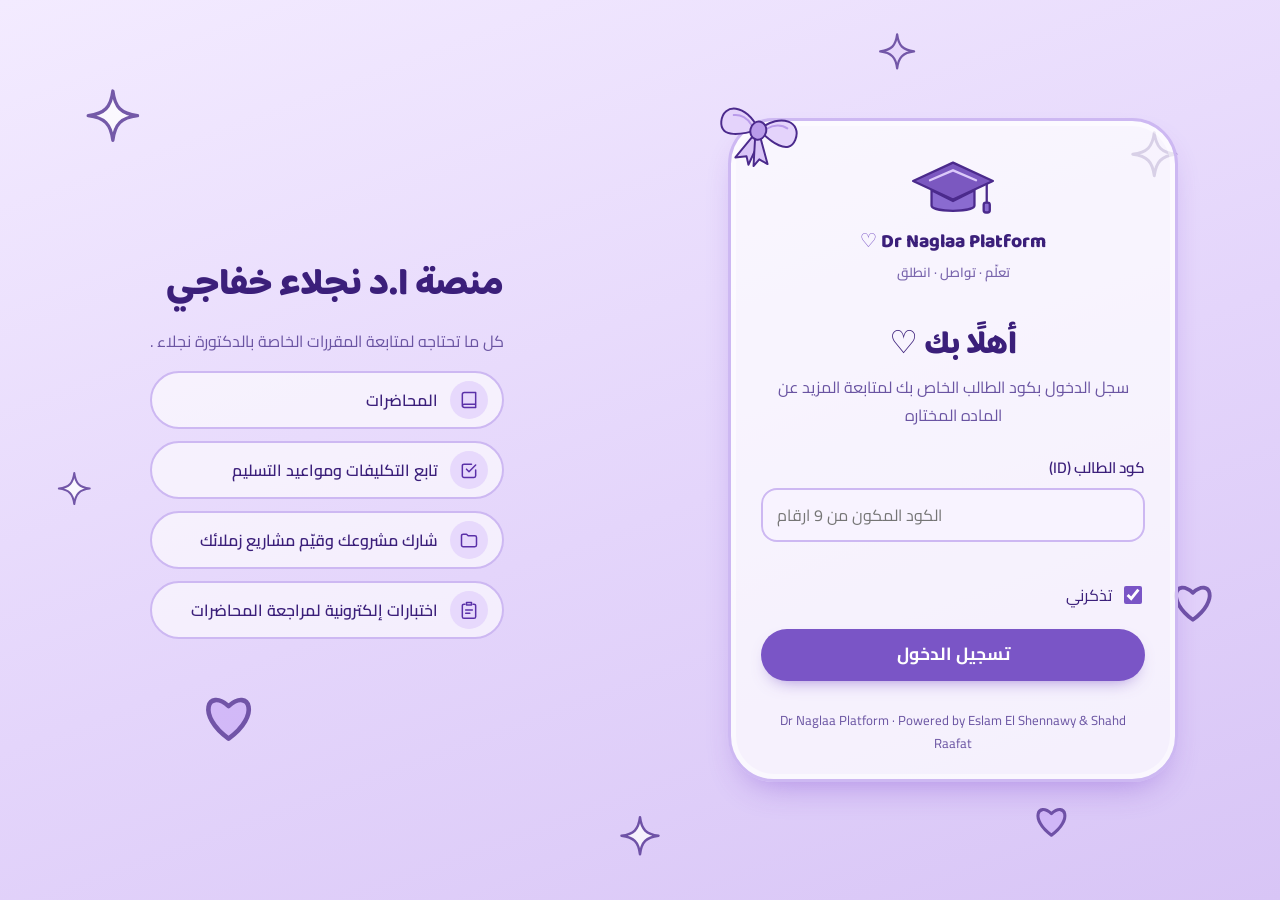
==== commit 992c3a26: "fifth" ====
--- a/index.html
+++ b/index.html
@@ -22,36 +22,34 @@
       <div class="bow" data-art="bow" aria-hidden="true"></div>
       <div class="brand"><div class="brand-art" data-art="cap" aria-hidden="true"></div><div class="brand-name">Dr Naglaa Platform <span class="heart" aria-hidden="true">♡</span></div><div class="brand-sub">تعلّم · تواصل · انطلق</div></div>
       <h1>أهلًا بك ♡</h1>
-      <p class="sub">سجّل الدخول لمتابعة المزيد عن المواد</p>
+      <p class="sub">سجل الدخول بكود الطالب الخاص بك لمتابعة المزيد عن الماده المختاره</p>
       <div class="g-wrap" id="gBtn"></div>
       <div class="or-line hidden" id="orLine">أو بالبريد الإلكتروني</div>
       <form id="loginForm" novalidate>
         <div class="field">
-          <label for="code">البريد الإلكتروني (Gmail)</label>
-          <input id="code" name="email" type="email" dir="ltr" inputmode="email" autocomplete="email" autocapitalize="off" spellcheck="false" placeholder="name@gmail.com" required aria-describedby="code-err">
+          <label for="code">كود الطالب (ID)</label>
+          <input id="code" name="student_id" type="number" dir="ltr" inputmode="numeric" autocomplete="username" autocapitalize="off" spellcheck="false" maxlength="9" placeholder="الكود المكون من 9 ارقام" required aria-describedby="code-err">
           <div class="error" id="code-err" aria-live="polite"></div>
         </div>
         <label class="check"><input type="checkbox" id="remember" checked> تذكرني</label>
         <button class="btn block" type="submit">تسجيل الدخول</button>
       </form>
-      <p class="login-links">ليس لديك حساب؟ <a href="#" id="openSignup">إنشاء حساب جديد</a></p>
-      <p class="login-links"><a href="home.html">العودة إلى الصفحة الرئيسية</a></p>
       <p class="login-note">Dr Naglaa Platform · Powered by Eslam El Shennawy &amp; Shahd Raafat</p>
     </div>
   </main>
   <aside class="login-aside" aria-label="عن المنصة">
     <h2>منصة ا.د نجلاء خفاجي</h2>
     <p>كل ما تحتاجه لمتابعة المقررات الخاصة بالدكتورة نجلاء .</p>
-    <ul class="feature-list"><li><span class="ico"><svg class="icon" aria-hidden="true"><use href="#i-book"/></svg></span>المحاضرات والملفات في مكان واحد</li><li><span class="ico"><svg class="icon" aria-hidden="true"><use href="#i-check"/></svg></span>تابع التكليفات ومواعيد التسليم</li><li><span class="ico"><svg class="icon" aria-hidden="true"><use href="#i-folder"/></svg></span>شارك مشروعك وقيّم مشاريع زملائك</li><li><span class="ico"><svg class="icon" aria-hidden="true"><use href="#i-clipboard"/></svg></span>اختبارات إلكترونية لمراجعة المحاضرات</li></ul>
+    <ul class="feature-list"><li><span class="ico"><svg class="icon" aria-hidden="true"><use href="#i-book"/></svg></span>المحاضرات</li><li><span class="ico"><svg class="icon" aria-hidden="true"><use href="#i-check"/></svg></span>تابع التكليفات ومواعيد التسليم</li><li><span class="ico"><svg class="icon" aria-hidden="true"><use href="#i-folder"/></svg></span>شارك مشروعك وقيّم مشاريع زملائك</li><li><span class="ico"><svg class="icon" aria-hidden="true"><use href="#i-clipboard"/></svg></span>اختبارات إلكترونية لمراجعة المحاضرات</li></ul>
   </aside>
 </div>
 <dialog id="signupDialog" aria-labelledby="signupTitle">
   <form id="signupForm" class="dialog-body" novalidate>
     <h2 id="signupTitle">إنشاء حساب جديد</h2>
-    <div class="field"><label for="s-name">الاسم</label>
-      <input id="s-name" autocomplete="name" maxlength="60" aria-describedby="s-name-err"><div class="error" id="s-name-err" aria-live="polite"></div></div>
+    <div class="field"><label for="s-code">كود الطالب (ID)</label>
+      <input id="s-code" autocomplete="name" maxlength="60" aria-describedby="s-name-err"><div class="error" id="s-name-err" aria-live="polite"></div></div>
     <div class="field"><label for="s-code">البريد الإلكتروني (Gmail)</label>
-      <input id="s-code" type="email" dir="ltr" inputmode="email" placeholder="name@gmail.com" autocomplete="email" autocapitalize="off" spellcheck="false" aria-describedby="s-code-err"><div class="error" id="s-code-err" aria-live="polite"></div></div>
+      <input id="s-code" type="number" dir="ltr" inputmode="numeric" placeholder="مثال:123456789" autocomplete="username" autocapitalize="off" spellcheck="false" maxlength="9" aria-describedby="s-code-err"><div class="error" id="s-code-err" aria-live="polite"></div></div>
     <div class="dialog-actions"><button class="btn" type="submit">إنشاء الحساب</button><button class="btn ghost" type="button" id="closeSignup">إلغاء</button></div>
   </form>
 </dialog>
--- a/style.css
+++ b/style.css
@@ -721,4 +721,22 @@
 
 /* Fallback for browsers without <dialog>.showModal() (older iOS / in-app browsers) */
 dialog.dlg-fallback { display: none; }
-dialog.dlg-fallback[open] { display: block; position: fixed; inset: 0; margin: auto; height: fit-content; max-height: calc(100dvh - 24px); z-index: 1000; box-shadow: 0 0 0 100vmax rgba(11, 7, 32, 0.55), 0 24px 70px rgba(11, 7, 32, 0.4); }+dialog.dlg-fallback[open] { display: block; position: fixed; inset: 0; margin: auto; height: fit-content; max-height: calc(100dvh - 24px); z-index: 1000; box-shadow: 0 0 0 100vmax rgba(11, 7, 32, 0.55), 0 24px 70px rgba(11, 7, 32, 0.4); }
+/* ---- Subjects: picker page, sidebar chip, page tag ---- */
+.subjects-page { min-height: 100dvh; display: grid; place-items: center; padding: 24px 16px; }
+.subj-main { width: min(720px, 100%); text-align: center; }
+.subj-main .brand { display: grid; justify-items: center; gap: 4px; margin-bottom: 14px; }
+.subj-main .sub { color: var(--ink-2); margin: 0 0 18px; }
+.subj-grid { display: grid; grid-template-columns: repeat(2, minmax(0, 1fr)); gap: 16px; text-align: start; }
+.subj-card { font: inherit; color: var(--ink); cursor: pointer; display: flex; flex-direction: column; align-items: flex-start; gap: 8px; padding: 20px; border-radius: 24px; border: 2px solid var(--line); background: var(--surface-solid); box-shadow: var(--shadow-sm); transition: transform .15s, border-color .15s; }
+.subj-card:hover, .subj-card:focus-visible, .subj-card.current { transform: translateY(-3px); border-color: var(--accent); }
+.subj-card .lvl { font-size: .8rem; font-weight: 700; padding: 3px 12px; border-radius: 999px; background: var(--accent); color: var(--accent-ink); }
+.subj-card b { font-family: var(--font-display); font-size: 1.15rem; line-height: 1.4; }
+.subj-card small { color: var(--ink-2); font-size: .9rem; }
+.subj-card .go { margin-top: 6px; display: inline-flex; align-items: center; gap: 6px; font-weight: 700; color: var(--accent-text); }
+.subj-chip { display: flex; align-items: center; justify-content: space-between; gap: 8px; margin: 8px 0 12px; padding: 10px 14px; border-radius: 16px; background: var(--surface-solid); border: 1px solid var(--line); color: var(--ink); text-decoration: none; }
+.subj-chip small { display: block; color: var(--ink-2); font-size: .75rem; }
+.subj-chip b { font-size: .85rem; line-height: 1.3; }
+.subj-chip em { font-style: normal; font-size: .8rem; font-weight: 700; color: var(--accent-text); }
+.subj-tag { display: inline-block; margin-bottom: 8px; padding: 3px 12px; border-radius: 999px; background: var(--accent-soft); color: var(--accent-text); font-size: .8rem; font-weight: 700; text-decoration: none; }
+@media (max-width: 640px) { .subj-grid { grid-template-columns: minmax(0, 1fr); } }
